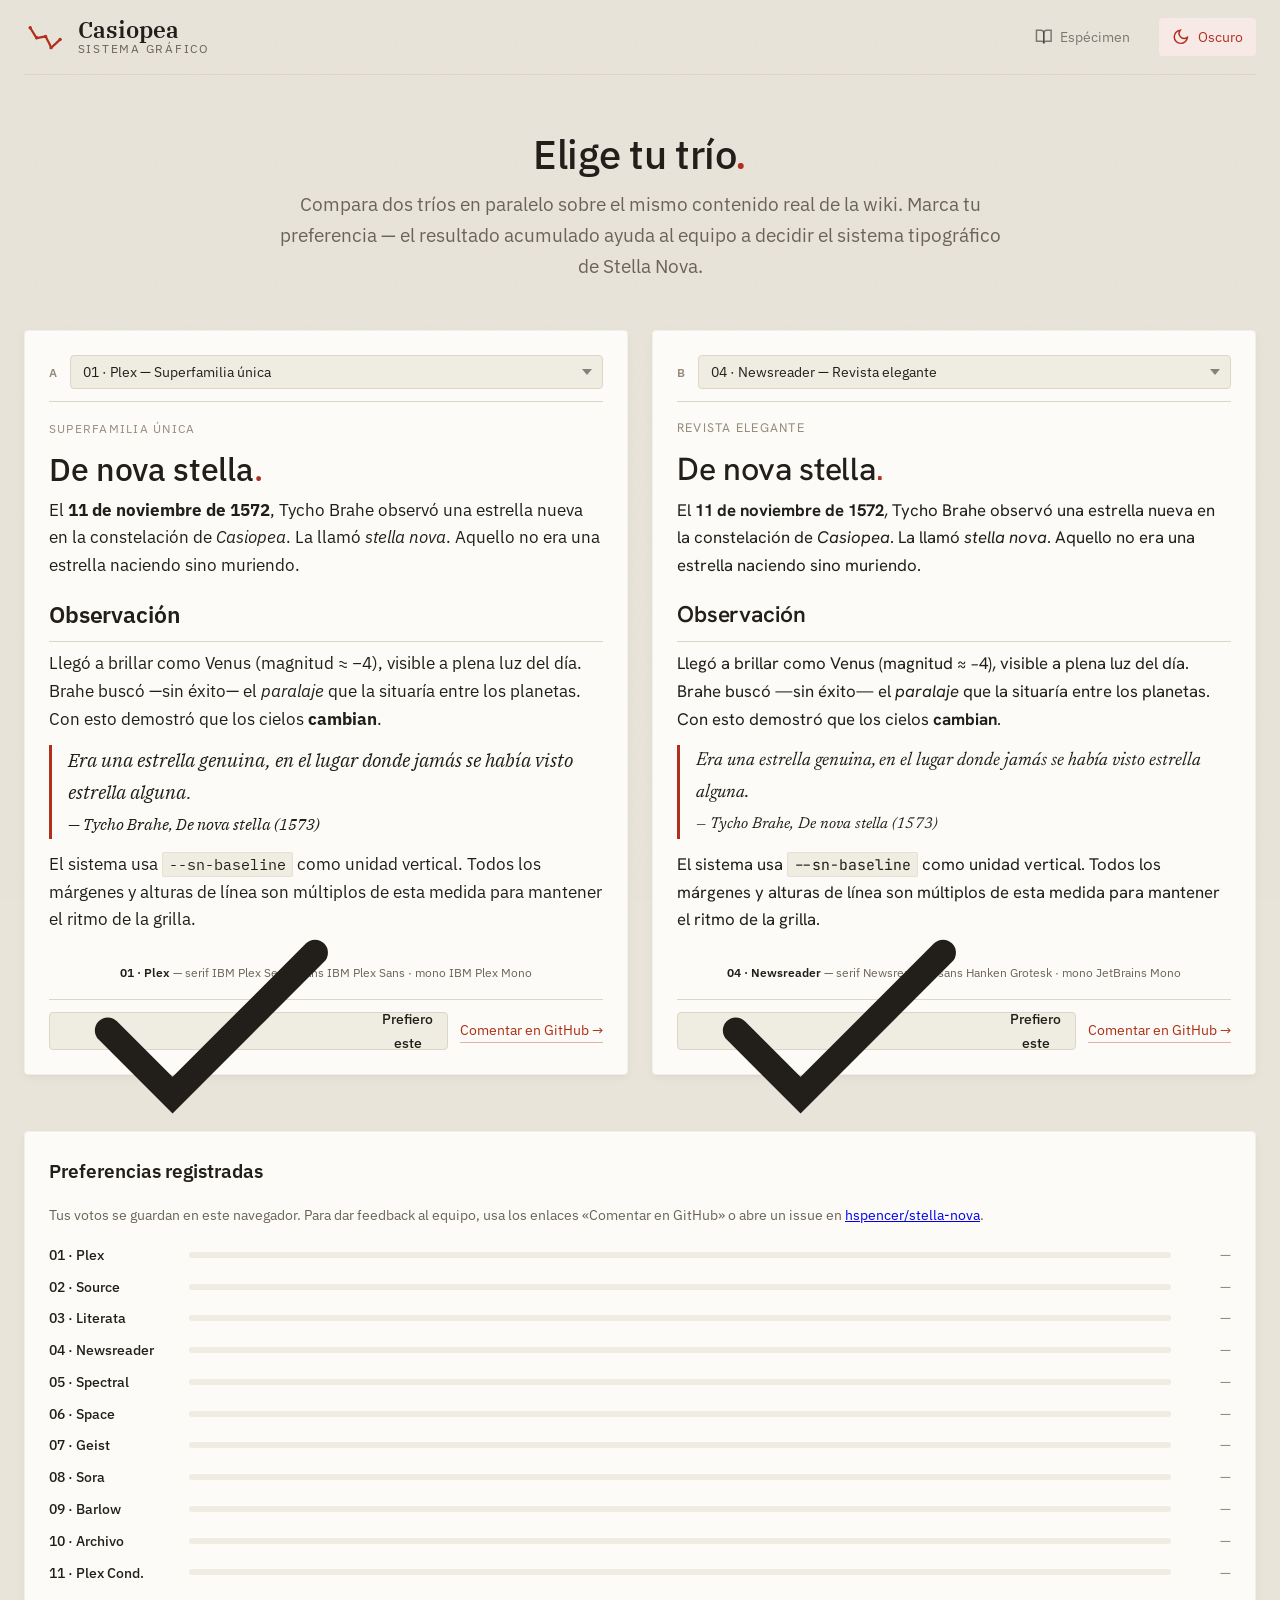
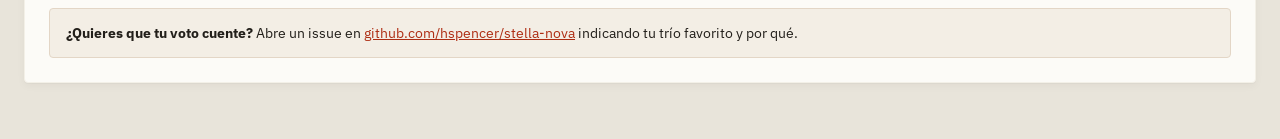
==== feedback.html @ 11965728 "feat: implement Casiopea Sistema Gráfico — tipographic specimen & feedback 11 font trios (OFL, self-" ====
<!DOCTYPE html>
<html lang="es" data-sn-theme="light">
<head>
<meta charset="utf-8" />
<meta name="viewport" content="width=device-width, initial-scale=1" />
<title>Feedback tipográfico · Casiopea Sistema Gráfico</title>

<link rel="preconnect" href="https://fonts.googleapis.com" />
<link rel="preconnect" href="https://fonts.gstatic.com" crossorigin />
<link href="https://fonts.googleapis.com/css2?family=IBM+Plex+Serif:ital,wght@0,400;0,500;0,600;1,400&family=IBM+Plex+Sans:ital,wght@0,300;0,400;0,500;0,600;0,700;1,400&family=IBM+Plex+Mono:ital,wght@0,400;0,500;0,600;1,400&family=Source+Serif+4:ital,wght@0,400;0,600;0,700;1,400&family=Source+Sans+3:ital,wght@0,300;0,400;0,600;0,700;1,400&family=Literata:ital,wght@0,400;0,600;0,700;1,400&family=Libre+Franklin:ital,wght@0,300;0,400;0,500;0,600;0,700;1,400&family=Newsreader:ital,wght@0,400;0,600;0,700;1,400&family=Hanken+Grotesk:wght@300;400;500;600;700&family=JetBrains+Mono:wght@400;500;600&family=Work+Sans:ital,wght@0,300;0,400;0,500;0,600;0,700;1,400&family=Spectral:ital,wght@0,400;0,500;0,600;0,700;1,400&family=Space+Grotesk:wght@400;500;600;700&family=Space+Mono:ital,wght@0,400;0,700;1,400&family=Crimson+Pro:ital,wght@0,400;0,600;0,700;1,400&family=Geist:wght@300;400;500;600;700&family=Geist+Mono:wght@400;500;600&family=Lora:ital,wght@0,400;0,500;0,600;0,700;1,400&family=Sora:wght@300;400;500;600;700&family=Bitter:ital,wght@0,400;0,600;0,700;1,400&family=Barlow:ital,wght@0,400;0,500;0,600;0,700;1,400&family=Archivo:ital,wght@0,400;0,500;0,600;0,700;1,400&family=IBM+Plex+Sans+Condensed:ital,wght@0,400;0,500;0,600;0,700;1,400&display=swap" rel="stylesheet" />

<link rel="stylesheet" href="specimen/tokens.css" />

<style>
*, *::before, *::after { box-sizing: border-box; }

html { font-size: var(--sn-fs-root); }

body {
  margin: 0;
  font-family: var(--sn-font-text);
  font-size: var(--sn-fs-base);
  line-height: var(--sn-leading);
  color: var(--sn-ink);
  background: var(--sn-field);
  -webkit-font-smoothing: antialiased;
  transition: background var(--sn-dur-2) var(--sn-ease), color var(--sn-dur-2) var(--sn-ease);
}

body::before {
  content: "";
  position: fixed; inset: 0;
  pointer-events: none; z-index: 0;
  opacity: var(--sn-field-grain);
  background-image: url("data:image/svg+xml,%3Csvg xmlns='http://www.w3.org/2000/svg' width='120' height='120'%3E%3Cfilter id='n'%3E%3CfeTurbulence type='fractalNoise' baseFrequency='.9' numOctaves='2'/%3E%3C/filter%3E%3Crect width='100%25' height='100%25' filter='url(%23n)'/%3E%3C/svg%3E");
}

.shell { max-width: 82rem; margin-inline: auto; padding-inline: var(--sn-s-5); position: relative; z-index: 1; }

header {
  display: flex; align-items: center; gap: var(--sn-s-4);
  padding-block: var(--sn-s-4);
  border-bottom: var(--sn-hair);
}

.brand { display: flex; align-items: center; gap: var(--sn-s-3); color: var(--sn-ink); text-decoration: none; margin-right: auto; }
.iso { width: 2.6rem; height: 2.6rem; color: var(--sn-nova); flex: none; }
.iso .sn-i-line { fill: none; stroke: currentColor; stroke-width: 8; stroke-linecap: round; stroke-linejoin: round; }
.iso .sn-i-star { fill: currentColor; }
.wordmark { display: flex; flex-direction: column; line-height: 1.05; }
.wordmark b { font-family: var(--sn-font-serif); font-weight: 600; font-size: var(--sn-fs-lg); letter-spacing: .005em; }
.wordmark span { font-size: var(--sn-fs-xs); color: var(--sn-ink-soft); letter-spacing: .14em; text-transform: uppercase; }

.hbtn {
  height: var(--sn-ctl); min-width: var(--sn-ctl);
  display: inline-flex; align-items: center; justify-content: center; gap: var(--sn-s-2);
  padding-inline: var(--sn-s-3);
  background: transparent; border: 1px solid transparent; border-radius: var(--sn-radius);
  color: var(--sn-icon); font: inherit; font-size: var(--sn-fs-sm); cursor: pointer;
  text-decoration: none;
  transition: background var(--sn-dur-1), color var(--sn-dur-1);
}
.hbtn:hover { background: var(--sn-opt-hover-bg); color: var(--sn-icon-active); }
.hbtn svg { width: 1.1rem; height: 1.1rem; }
.hbtn.is-on { color: var(--sn-nova); background: var(--sn-nova-wash); }

.page-title {
  padding-block: var(--sn-s-7) var(--sn-s-5);
  text-align: center;
}
.page-title h1 {
  font-family: var(--sn-font-text); font-weight: 500;
  font-size: var(--sn-fs-page-title); line-height: 1.15;
  margin: 0 0 var(--sn-s-3);
  letter-spacing: -.012em;
}
.page-title h1 .dot { color: var(--sn-nova); }
.page-title p {
  color: var(--sn-ink-soft); font-size: var(--sn-fs-md);
  max-width: 46rem; margin: 0 auto;
}

/* ── Comparador ─────────────────────────────────────────────────── */
.comparator {
  display: grid;
  grid-template-columns: 1fr 1fr;
  gap: var(--sn-s-5);
  padding-block: var(--sn-s-5) var(--sn-s-7);
}
@media (max-width: 50rem) { .comparator { grid-template-columns: 1fr; } }

.panel {
  background: var(--sn-paper);
  border: 1px solid var(--sn-paper-edge);
  border-radius: var(--sn-radius);
  box-shadow: var(--sn-lift-paper);
  padding: var(--sn-s-5);
  display: flex; flex-direction: column; gap: var(--sn-s-4);
}
.panel.is-selected {
  border-color: var(--sn-nova);
  box-shadow: var(--sn-lift-paper), 0 0 0 2px var(--sn-nova);
}

.panel-header {
  display: flex; align-items: center; gap: var(--sn-s-3);
  padding-bottom: var(--sn-s-3);
  border-bottom: var(--sn-hair);
}
.panel-header select {
  appearance: none;
  font: inherit;
  font-size: var(--sn-fs-sm);
  color: var(--sn-ink);
  background: var(--sn-sunk);
  border: 1px solid var(--sn-hairline);
  border-radius: var(--sn-radius);
  padding: var(--sn-s-1) var(--sn-s-5) var(--sn-s-1) var(--sn-s-3);
  cursor: pointer;
  flex: 1;
  background-image: url("data:image/svg+xml,%3Csvg xmlns='http://www.w3.org/2000/svg' width='10' height='6' viewBox='0 0 10 6'%3E%3Cpath fill='rgba(0,0,0,.45)' d='M0 0h10L5 6z'/%3E%3C/svg%3E");
  background-repeat: no-repeat;
  background-position: right 10px center;
}
.panel-header select:focus { outline: none; border-color: var(--sn-focus-border); box-shadow: var(--sn-focus-ring); }
.panel-num { font-size: var(--sn-fs-xs); color: var(--sn-ink-faint); font-weight: 600; letter-spacing: .1em; white-space: nowrap; }

/* El artículo de muestra dentro del panel */
.sample { font-family: var(--sn-font-text, 'IBM Plex Sans', system-ui, sans-serif); }
.sample h1 {
  font-size: var(--sn-fs-display); line-height: 1.2;
  margin: 0 0 var(--sn-s-2); font-weight: 500; letter-spacing: -.01em;
}
.sample h1 .dot { color: var(--sn-nova); }
.sample h2 {
  font-size: var(--sn-fs-lg); font-weight: 600;
  margin: var(--sn-s-4) 0 var(--sn-s-2); letter-spacing: -.006em;
  padding-bottom: var(--sn-s-2);
  border-bottom: var(--sn-hair);
}
.sample p { margin: 0 0 var(--sn-s-3); font-size: var(--sn-fs-base); line-height: var(--sn-leading); }
.sample blockquote {
  font-family: var(--sn-font-serif, Georgia, serif); font-style: italic;
  font-size: var(--sn-fs-md); line-height: var(--sn-leading);
  margin: var(--sn-s-3) 0; padding-left: var(--sn-s-4);
  border-left: 3px solid var(--sn-nova); color: var(--sn-ink);
}
.sample code {
  font-family: var(--sn-font-mono, monospace); font-size: .88em;
  background: var(--sn-sunk); padding: .12em .4em;
  border-radius: var(--sn-radius-s); border: 1px solid var(--sn-hairline-soft);
}
.sample .meta {
  font-size: var(--sn-fs-xs); color: var(--sn-ink-faint);
  text-transform: uppercase; letter-spacing: .1em;
  margin-bottom: var(--sn-s-3);
}

.trio-label {
  font-size: var(--sn-fs-xs); color: var(--sn-ink-soft);
  text-align: center;
}
.trio-label strong { color: var(--sn-ink); font-weight: 600; }

/* ── Botón de preferencia ────────────────────────────────────────── */
.vote-row {
  display: flex; gap: var(--sn-s-3); align-items: center;
  padding-top: var(--sn-s-3);
  border-top: var(--sn-hair);
}
.vote-btn {
  flex: 1; height: var(--sn-ctl);
  display: inline-flex; align-items: center; justify-content: center; gap: var(--sn-s-2);
  font: inherit; font-size: var(--sn-fs-sm); font-weight: 500; cursor: pointer;
  border-radius: var(--sn-radius);
  border: 1px solid var(--sn-btn-border);
  background: var(--sn-btn-bg); color: var(--sn-btn-fg);
  transition: background var(--sn-dur-1), border-color var(--sn-dur-1);
}
.vote-btn:hover { background: var(--sn-btn-bg-hover); border-color: var(--sn-btn-border-hover); }
.vote-btn.is-voted {
  background: var(--sn-nova); color: var(--sn-nova-ink);
  border-color: var(--sn-nova);
}
.issue-link {
  font-size: var(--sn-fs-sm); color: var(--sn-link); text-decoration: none;
  border-bottom: 1px solid color-mix(in oklab, var(--sn-link) 35%, transparent);
  white-space: nowrap;
}
.issue-link:hover { color: var(--sn-link-hover); border-bottom-color: var(--sn-link-hover); }

/* ── Resumen de preferencias ─────────────────────────────────────── */
.summary {
  background: var(--sn-paper);
  border: 1px solid var(--sn-paper-edge);
  border-radius: var(--sn-radius);
  box-shadow: var(--sn-lift-paper);
  padding: var(--sn-s-5);
  margin-block: 0 var(--sn-s-7);
}
.summary h2 {
  font-size: var(--sn-fs-md); font-weight: 600;
  margin: 0 0 var(--sn-s-4);
}
.pref-list { display: flex; flex-direction: column; gap: var(--sn-s-2); }
.pref-item {
  display: flex; align-items: center; gap: var(--sn-s-3);
  font-size: var(--sn-fs-sm);
}
.pref-bar-wrap { flex: 1; height: 6px; background: var(--sn-sunk); border-radius: 999px; overflow: hidden; }
.pref-bar { height: 100%; background: var(--sn-nova); border-radius: 999px; transition: width .3s var(--sn-ease); }
.pref-name { min-width: 8rem; font-weight: 500; }
.pref-count { color: var(--sn-ink-faint); min-width: 3rem; text-align: right; font-variant-numeric: tabular-nums; }

.notice-ghissues {
  margin-top: var(--sn-s-5);
  padding: var(--sn-s-3) var(--sn-s-4);
  background: var(--sn-info-wash);
  border: 1px solid color-mix(in oklab, var(--sn-warn) 22%, var(--sn-paper));
  border-radius: var(--sn-radius);
  font-size: var(--sn-fs-sm); line-height: var(--sn-leading);
}
.notice-ghissues a { color: var(--sn-link); }
</style>
</head>
<body>
<div class="shell">
  <header>
    <a class="brand" href="index.html">
      <svg class="iso" viewBox="0 0 148 148" aria-hidden="true">
        <g transform="matrix(0.892,0,0,0.892,7.41,23.33)">
          <g transform="matrix(1.1172,0,0,1.1172,-8.92,-3.72)">
            <path class="sn-i-line" d="M 22.676 21.837 L 45.501 59.142 L 77.973 52.747 C 77.973 52.747 98.206 93.357 97.975 93.357 C 97.744 93.357 130.013 63.639 130.013 63.639"></path>
            <circle class="sn-i-star" cx="22.613" cy="21.911" r="6"></circle>
            <circle class="sn-i-star" cx="45.826" cy="57.671" r="6"></circle>
            <circle class="sn-i-star" cx="77.438" cy="52.751" r="6"></circle>
            <circle class="sn-i-star" cx="97.134" cy="92.888" r="6"></circle>
            <circle class="sn-i-star" cx="129.396" cy="63.714" r="6"></circle>
          </g>
        </g>
      </svg>
      <span class="wordmark">
        <b>Casiopea</b>
        <span>Sistema Gráfico</span>
      </span>
    </a>
    <a class="hbtn" href="specimen/Tipografías Stella Nova.html" title="Ver el espécimen completo">
      <svg viewBox="0 0 24 24" fill="none" stroke="currentColor" stroke-width="2" stroke-linecap="round"><path d="M2 3h6a4 4 0 0 1 4 4v14a3 3 0 0 0-3-3H2z"/><path d="M22 3h-6a4 4 0 0 0-4 4v14a3 3 0 0 1 3-3h7z"/></svg>
      Espécimen
    </a>
    <button class="hbtn is-on" id="btn-dark" type="button" title="Alternar tema" onclick="toggleDark()">
      <svg id="icon-moon" viewBox="0 0 24 24" fill="none" stroke="currentColor" stroke-width="2" stroke-linecap="round"><path d="M21 12.8A9 9 0 1 1 11.2 3a7 7 0 0 0 9.8 9.8z"/></svg>
      <svg id="icon-sun" style="display:none" viewBox="0 0 24 24" fill="none" stroke="currentColor" stroke-width="2" stroke-linecap="round"><circle cx="12" cy="12" r="4"/><path d="M12 2v2M12 20v2M2 12h2M20 12h2M4.9 4.9l1.4 1.4M17.7 17.7l1.4 1.4M19.1 4.9l-1.4 1.4M6.3 17.7l-1.4 1.4"/></svg>
      <span id="label-dark">Oscuro</span>
    </button>
  </header>

  <div class="page-title">
    <h1>Elige tu trío<span class="dot">.</span></h1>
    <p>Compara dos tríos en paralelo sobre el mismo contenido real de la wiki. Marca tu preferencia — el resultado acumulado ayuda al equipo a decidir el sistema tipográfico de Stella Nova.</p>
  </div>

  <div class="comparator">
    <!-- Panel A -->
    <div class="panel" id="panel-a">
      <div class="panel-header">
        <span class="panel-num">A</span>
        <select id="sel-a" onchange="applyTrio('a')">
        </select>
      </div>
      <div class="sample" id="sample-a">
        <!-- inyectado por JS -->
      </div>
      <div class="trio-label" id="label-a"></div>
      <div class="vote-row">
        <button class="vote-btn" id="vote-a" onclick="vote('a')">
          <svg viewBox="0 0 24 24" fill="none" stroke="currentColor" stroke-width="2" stroke-linecap="round"><polyline points="20 6 9 17 4 12"/></svg>
          Prefiero este
        </button>
        <a class="issue-link" id="issue-a" href="#" target="_blank" rel="noopener">Comentar en GitHub →</a>
      </div>
    </div>

    <!-- Panel B -->
    <div class="panel" id="panel-b">
      <div class="panel-header">
        <span class="panel-num">B</span>
        <select id="sel-b" onchange="applyTrio('b')">
        </select>
      </div>
      <div class="sample" id="sample-b">
        <!-- inyectado por JS -->
      </div>
      <div class="trio-label" id="label-b"></div>
      <div class="vote-row">
        <button class="vote-btn" id="vote-b" onclick="vote('b')">
          <svg viewBox="0 0 24 24" fill="none" stroke="currentColor" stroke-width="2" stroke-linecap="round"><polyline points="20 6 9 17 4 12"/></svg>
          Prefiero este
        </button>
        <a class="issue-link" id="issue-b" href="#" target="_blank" rel="noopener">Comentar en GitHub →</a>
      </div>
    </div>
  </div>

  <!-- Resumen local (localStorage) -->
  <div class="summary">
    <h2>Preferencias registradas</h2>
    <p style="font-size:var(--sn-fs-sm);color:var(--sn-ink-soft);margin:0 0 var(--sn-s-4)">
      Tus votos se guardan en este navegador. Para dar feedback al equipo, usa los enlaces «Comentar en GitHub» o abre un issue en
      <a href="https://github.com/hspencer/stella-nova/issues" target="_blank" rel="noopener">hspencer/stella-nova</a>.
    </p>
    <div class="pref-list" id="pref-list">
      <!-- generado por JS -->
    </div>
    <div class="notice-ghissues">
      <strong>¿Quieres que tu voto cuente?</strong> Abre un issue en
      <a href="https://github.com/hspencer/stella-nova/issues/new?title=Preferencia+tipogr%C3%A1fica&body=Mi+tr%C3%ADo+preferido+es%3A+%0A%0ARaz%C3%B3n%3A+" target="_blank" rel="noopener">github.com/hspencer/stella-nova</a>
      indicando tu trío favorito y por qué.
    </div>
  </div>
</div>

<script>
const TRIOS = [
  { id:"plex",      n:"01", name:"Plex",       tag:"Superfamilia única",
    serif:"'IBM Plex Serif',Georgia,serif", sans:"'IBM Plex Sans',system-ui,sans-serif", mono:"'IBM Plex Mono',monospace",
    serifName:"IBM Plex Serif", sansName:"IBM Plex Sans", monoName:"IBM Plex Mono" },
  { id:"source",    n:"02", name:"Source",      tag:"Humanista sereno",
    serif:"'Source Serif 4',Georgia,serif", sans:"'Source Sans 3',system-ui,sans-serif", mono:"'IBM Plex Mono',monospace",
    serifName:"Source Serif 4", sansName:"Source Sans 3", monoName:"IBM Plex Mono" },
  { id:"literata",  n:"03", name:"Literata",    tag:"Editorial-literario",
    serif:"'Literata',Georgia,serif", sans:"'Libre Franklin',system-ui,sans-serif", mono:"'IBM Plex Mono',monospace",
    serifName:"Literata", sansName:"Libre Franklin", monoName:"IBM Plex Mono" },
  { id:"newsreader",n:"04", name:"Newsreader",  tag:"Revista elegante",
    serif:"'Newsreader',Georgia,serif", sans:"'Hanken Grotesk',system-ui,sans-serif", mono:"'JetBrains Mono',monospace",
    serifName:"Newsreader", sansName:"Hanken Grotesk", monoName:"JetBrains Mono" },
  { id:"spectral",  n:"05", name:"Spectral",    tag:"Pantalla contemporánea",
    serif:"'Spectral',Georgia,serif", sans:"'Work Sans',system-ui,sans-serif", mono:"'IBM Plex Mono',monospace",
    serifName:"Spectral", sansName:"Work Sans", monoName:"IBM Plex Mono" },
  { id:"space",     n:"06", name:"Space",       tag:"Retro-técnico preciso",
    serif:"'Crimson Pro',Georgia,serif", sans:"'Space Grotesk',system-ui,sans-serif", mono:"'Space Mono',monospace",
    serifName:"Crimson Pro", sansName:"Space Grotesk", monoName:"Space Mono" },
  { id:"geist",     n:"07", name:"Geist",       tag:"Minimalista neutro",
    serif:"'Lora',Georgia,serif", sans:"'Geist',system-ui,sans-serif", mono:"'Geist Mono',monospace",
    serifName:"Lora", sansName:"Geist", monoName:"Geist Mono" },
  { id:"sora",      n:"08", name:"Sora",        tag:"Geométrico cálido",
    serif:"'Bitter',Georgia,serif", sans:"'Sora',system-ui,sans-serif", mono:"'JetBrains Mono',monospace",
    serifName:"Bitter", sansName:"Sora", monoName:"JetBrains Mono" },
  { id:"barlow",    n:"09", name:"Barlow",      tag:"Semi-condensada económica",
    serif:"'Source Serif 4',Georgia,serif", sans:"'Barlow',system-ui,sans-serif", mono:"'IBM Plex Mono',monospace",
    serifName:"Source Serif 4", sansName:"Barlow", monoName:"IBM Plex Mono" },
  { id:"archivo",   n:"10", name:"Archivo",     tag:"Grotesca de prensa",
    serif:"'Newsreader',Georgia,serif", sans:"'Archivo',system-ui,sans-serif", mono:"'JetBrains Mono',monospace",
    serifName:"Newsreader", sansName:"Archivo", monoName:"JetBrains Mono" },
  { id:"plexcond",  n:"11", name:"Plex Cond.",  tag:"Superfamilia condensada",
    serif:"'IBM Plex Serif',Georgia,serif", sans:"'IBM Plex Sans Condensed',system-ui,sans-serif", mono:"'IBM Plex Mono',monospace",
    serifName:"IBM Plex Serif", sansName:"IBM Plex Sans Condensed", monoName:"IBM Plex Mono" }
];

const GITHUB_ISSUE_BASE = "https://github.com/hspencer/stella-nova/issues/new?title=Preferencia+tipogr%C3%A1fica%3A+";

const SAMPLE_HTML = (t) => `
<p class="meta">${t.tag}</p>
<h1>De nova stella<span class="dot">.</span></h1>
<p>El <strong>11 de noviembre de 1572</strong>, Tycho Brahe observó una estrella nueva en la constelación de <em>Casiopea</em>. La llamó <em>stella nova</em>. Aquello no era una estrella naciendo sino muriendo.</p>
<h2>Observación</h2>
<p>Llegó a brillar como Venus (magnitud ≈ −4), visible a plena luz del día. Brahe buscó —sin éxito— el <em>paralaje</em> que la situaría entre los planetas. Con esto demostró que los cielos <strong>cambian</strong>.</p>
<blockquote>Era una estrella genuina, en el lugar donde jamás se había visto estrella alguna.<br><small>— Tycho Brahe, <em>De nova stella</em> (1573)</small></blockquote>
<p>El sistema usa <code>--sn-baseline</code> como unidad vertical. Todos los márgenes y alturas de línea son múltiplos de esta medida para mantener el ritmo de la grilla.</p>
`;

const ISSUE_LABEL = (t) => `${encodeURIComponent(t.n + ' ' + t.name)}&body=${encodeURIComponent('Mi trío preferido es el ' + t.n + ' · ' + t.name + ' (' + t.tag + ').\n\nRazón: ')}`;

// Estado
let state = {
  a: "plex",
  b: "newsreader",
  voted: null,
  counts: {}
};

// Persistencia
function loadState() {
  try {
    const s = JSON.parse(localStorage.getItem("casiopea-feedback") || "{}");
    if (s.a) state.a = s.a;
    if (s.b) state.b = s.b;
    if (s.voted) state.voted = s.voted;
    if (s.counts) state.counts = s.counts;
  } catch(e) {}
}
function saveState() {
  localStorage.setItem("casiopea-feedback", JSON.stringify(state));
}

function buildSelects() {
  ["a","b"].forEach(panel => {
    const sel = document.getElementById("sel-" + panel);
    TRIOS.forEach(t => {
      const o = document.createElement("option");
      o.value = t.id;
      o.textContent = t.n + " · " + t.name + " — " + t.tag;
      sel.appendChild(o);
    });
    sel.value = state[panel];
  });
}

function applyTrio(panel) {
  const id = document.getElementById("sel-" + panel).value;
  state[panel] = id;
  saveState();
  renderPanel(panel);
  renderVotes();
}

function renderPanel(panel) {
  const id = state[panel];
  const t = TRIOS.find(x => x.id === id);
  if (!t) return;

  const sampleEl = document.getElementById("sample-" + panel);
  sampleEl.innerHTML = SAMPLE_HTML(t);
  sampleEl.style.setProperty("--sn-font-text", t.sans);
  sampleEl.style.setProperty("--sn-font-serif", t.serif);
  sampleEl.style.setProperty("--sn-font-mono", t.mono);

  document.getElementById("label-" + panel).innerHTML =
    `<strong>${t.n} · ${t.name}</strong> — serif ${t.serifName} · sans ${t.sansName} · mono ${t.monoName}`;

  const issueEl = document.getElementById("issue-" + panel);
  issueEl.href = GITHUB_ISSUE_BASE + ISSUE_LABEL(t);
  issueEl.textContent = "Comentar en GitHub →";

  const voteBtn = document.getElementById("vote-" + panel);
  const isVoted = state.voted === id;
  voteBtn.classList.toggle("is-voted", isVoted);
  voteBtn.innerHTML = isVoted
    ? '<svg viewBox="0 0 24 24" fill="none" stroke="currentColor" stroke-width="2" stroke-linecap="round"><polyline points="20 6 9 17 4 12"/></svg> Elegido'
    : '<svg viewBox="0 0 24 24" fill="none" stroke="currentColor" stroke-width="2" stroke-linecap="round"><polyline points="20 6 9 17 4 12"/></svg> Prefiero este';

  document.getElementById("panel-" + panel).classList.toggle("is-selected", isVoted);
}

function vote(panel) {
  const id = state[panel];
  const prev = state.voted;

  if (prev === id) {
    // deselect
    state.voted = null;
  } else {
    if (prev) {
      state.counts[prev] = Math.max(0, (state.counts[prev] || 0) - 1);
    }
    state.voted = id;
    state.counts[id] = (state.counts[id] || 0) + 1;
  }
  saveState();
  renderPanel("a");
  renderPanel("b");
  renderPrefList();
}

function renderVotes() {
  renderPanel("a");
  renderPanel("b");
}

function renderPrefList() {
  const list = document.getElementById("pref-list");
  const max = Math.max(1, ...TRIOS.map(t => state.counts[t.id] || 0));
  list.innerHTML = TRIOS.map(t => {
    const count = state.counts[t.id] || 0;
    const pct = Math.round((count / max) * 100);
    const isVoted = state.voted === t.id;
    return `<div class="pref-item">
      <span class="pref-name"${isVoted ? ' style="color:var(--sn-nova)"' : ''}>${t.n} · ${t.name}</span>
      <div class="pref-bar-wrap"><div class="pref-bar" style="width:${pct}%"></div></div>
      <span class="pref-count">${count ? count + (count === 1 ? ' voto' : ' votos') : '—'}</span>
    </div>`;
  }).join('');
}

function toggleDark() {
  const isDark = document.documentElement.getAttribute("data-sn-theme") === "dark";
  document.documentElement.setAttribute("data-sn-theme", isDark ? "light" : "dark");
  document.getElementById("icon-moon").style.display = isDark ? "" : "none";
  document.getElementById("icon-sun").style.display = isDark ? "none" : "";
  document.getElementById("label-dark").textContent = isDark ? "Oscuro" : "Claro";
  document.getElementById("btn-dark").classList.toggle("is-on", !isDark);
}

// Init
loadState();
buildSelects();
renderPanel("a");
renderPanel("b");
renderPrefList();
</script>
</body>
</html>
---- specimen/tokens.css ----
/* Stella Nova — tokens REALES del skin (color, escala, baseline, espacio,
 * sombra, movimiento) extraídos de resources/tokens.css, MÁS una capa que
 * permite conmutar el trío tipográfico vía [data-trio] en <html>.
 * Las familias se redefinen por trío; TODO lo demás (color, ritmo, grilla)
 * queda intacto respecto al sistema en producción. */

:root {
	/* — Campo y papel — */
	--sn-field:        #e8e4da;
	--sn-field-grain:  0.035;
	--sn-paper:        #fcfbf7;
	--sn-paper-edge:   #f3f0e7;
	--sn-sunk:         #efece2;

	/* — Tinta — */
	--sn-ink:          #221f1a;
	--sn-ink-soft:     #6b6357;
	--sn-ink-faint:    #968c7c;
	--sn-hairline:     #ddd6c7;
	--sn-hairline-soft:#e7e1d3;

	/* — La nova — */
	--sn-nova:         #b22f1e;
	--sn-nova-ink:     #ffffff;
	--sn-nova-wash:    #f7e9e6;

	/* — Enlaces — */
	--sn-link:         #ae2d13;
	--sn-link-hover:   #962c08;
	--sn-link-visited: #612403;
	--sn-link-new:     rgba(34, 31, 26, .42);

	--sn-icon:         color-mix(in oklab, var(--sn-ink) 55%, transparent);
	--sn-icon-active:  var(--sn-ink);

	/* — Señales — */
	--sn-ok:           #2f6f43;
	--sn-warn:         #8a5a12;
	--sn-danger:       #b21e3e;
	--sn-ok-wash:     color-mix(in oklab, var(--sn-ok)     14%, var(--sn-paper));
	--sn-warn-wash:   color-mix(in oklab, var(--sn-warn)   14%, var(--sn-paper));
	--sn-danger-wash: color-mix(in oklab, var(--sn-danger) 12%, var(--sn-paper));
	--sn-info-wash:   color-mix(in oklab, var(--sn-warn)    8%, var(--sn-paper));

	/* — Controles — */
	--sn-btn-bg:            var(--sn-sunk);
	--sn-btn-bg-hover:      var(--sn-paper);
	--sn-btn-fg:            var(--sn-ink);
	--sn-btn-border:        var(--sn-hairline);
	--sn-btn-border-hover:  var(--sn-ink-faint);
	--sn-btn-primary-bg:        var(--sn-ink);
	--sn-btn-primary-bg-hover:  color-mix(in oklab, var(--sn-ink) 86%, var(--sn-paper));
	--sn-btn-primary-fg:        var(--sn-paper);
	--sn-btn-danger-bg:     var(--sn-danger);
	--sn-btn-danger-fg:     var(--sn-nova-ink);
	--sn-field-bg:          var(--sn-paper);
	--sn-field-fg:          var(--sn-ink);
	--sn-field-border:      var(--sn-hairline);
	--sn-field-placeholder: var(--sn-ink-faint);
	--sn-opt-hover-bg:      var(--sn-sunk);
	--sn-opt-sel-bg:        var(--sn-nova-wash);
	--sn-focus-border:      var(--sn-nova);
	--sn-focus-ring:        0 0 0 2px var(--sn-nova-wash);

	--sn-ext-icon: url("data:image/svg+xml,%3Csvg xmlns='http://www.w3.org/2000/svg' viewBox='0 0 24 24' fill='none' stroke='%23000' stroke-width='2.4' stroke-linecap='round' stroke-linejoin='round'%3E%3Cpath d='M18 13v6a2 2 0 0 1-2 2H5a2 2 0 0 1-2-2V8a2 2 0 0 1 2-2h6'/%3E%3Cpolyline points='15 3 21 3 21 9'/%3E%3Cline x1='10' y1='14' x2='21' y2='3'/%3E%3C/svg%3E");

	/* ───────────────────────────────────────────────────────────────
	 * TIPOGRAFÍA — la única capa que cambia entre tríos.
	 * Por defecto (sin [data-trio]) usa el TRÍO 1 «Plex».
	 * Cada trío redefine --sn-font-text / -serif / -mono más un
	 * --sn-xadj (font-size-adjust opcional para igualar la altura-x).
	 * ─────────────────────────────────────────────────────────────── */
	--sn-font-text:  'IBM Plex Sans', system-ui, sans-serif;
	--sn-font-serif: 'IBM Plex Serif', Georgia, serif;
	--sn-font-mono:  'IBM Plex Mono', ui-monospace, monospace;
	--sn-xadj: 0.519;            /* altura-x objetivo común */

	--sn-font-scale: 1;
	--sn-leading: 1.65;

	--sn-fs-root:  calc(1rem * var(--sn-font-scale));
	--sn-fs-xs:    clamp(.72rem, .70rem + .10vw, .78rem);
	--sn-fs-sm:    clamp(.82rem, .79rem + .14vw, .90rem);
	--sn-fs-base:  calc(clamp(1rem, .97rem + .16vw, 1.05rem) * var(--sn-font-scale));
	--sn-fs-md:    calc(clamp(1.05rem, 1.01rem + .22vw, 1.18rem) * var(--sn-font-scale));
	--sn-fs-lg:    calc(clamp(1.2rem, 1.12rem + .40vw, 1.42rem) * var(--sn-font-scale));
	--sn-fs-xl:    calc(clamp(1.35rem, 1.22rem + .55vw, 1.62rem) * var(--sn-font-scale));
	--sn-fs-display: calc(clamp(1.5rem, 1.32rem + .85vw, 2rem) * var(--sn-font-scale));
	--sn-fs-page-title: calc(clamp(1.85rem, 1.55rem + 1.3vw, 2.5rem) * var(--sn-font-scale));

	/* — Baseline grid — */
	--sn-baseline:    calc(var(--sn-fs-base) * var(--sn-leading));
	--sn-baseline-2:  calc(var(--sn-baseline) * 2);
	--sn-baseline-3:  calc(var(--sn-baseline) * 3);

	/* — Ritmo espacial — */
	--sn-s-1: .25rem;  --sn-s-2: .5rem;   --sn-s-3: .75rem;
	--sn-s-4: 1rem;    --sn-s-5: 1.5rem;  --sn-s-6: 2.25rem;
	--sn-s-7: 3.5rem;  --sn-s-8: 5.25rem;

	--sn-measure: 58rem;
	--sn-shell: 82rem;
	--sn-ctl: 2.4rem;

	--sn-radius-s: 2px;
	--sn-radius:   4px;
	--sn-radius-l: 8px;
	--sn-radius-paper: 3px;
	--sn-radius-pill: 999px;
	--sn-hair: 1px solid var(--sn-hairline);

	--sn-lift-paper:
		0 1px 1px rgba(40, 33, 20, .03),
		0 3px 8px rgba(40, 33, 20, .04);
	--sn-lift:
		0 1px 2px rgba(40, 33, 20, .05),
		0 8px 24px rgba(40, 33, 20, .08);
	--sn-lift-soft: 0 2px 8px rgba(40, 33, 20, .05);

	--sn-motion: 1;
	--sn-dur-1: calc(120ms * var(--sn-motion));
	--sn-dur-2: calc(220ms * var(--sn-motion));
	--sn-ease: cubic-bezier(.22, 1, .36, 1);

	color-scheme: light;
}

/* ── Los 11 tríos ─────────────────────────────────────────────────── */

/* 1 · Plex — superfamilia única (default arriba, repetido por claridad) */
:root[data-trio="plex"] {
	--sn-font-text:  'IBM Plex Sans', system-ui, sans-serif;
	--sn-font-serif: 'IBM Plex Serif', Georgia, serif;
	--sn-font-mono:  'IBM Plex Mono', ui-monospace, monospace;
	--sn-xadj: 0.519;
}
/* 2 · Source — humanista sereno */
:root[data-trio="source"] {
	--sn-font-text:  'Source Sans 3', system-ui, sans-serif;
	--sn-font-serif: 'Source Serif 4', Georgia, serif;
	--sn-font-mono:  'IBM Plex Mono', ui-monospace, monospace;
	--sn-xadj: 0.514;
}
/* 3 · Literata — editorial-literario */
:root[data-trio="literata"] {
	--sn-font-text:  'Libre Franklin', system-ui, sans-serif;
	--sn-font-serif: 'Literata', Georgia, serif;
	--sn-font-mono:  'IBM Plex Mono', ui-monospace, monospace;
	--sn-xadj: 0.514;
}
/* 4 · Newsreader — revista elegante */
:root[data-trio="newsreader"] {
	--sn-font-text:  'Hanken Grotesk', system-ui, sans-serif;
	--sn-font-serif: 'Newsreader', Georgia, serif;
	--sn-font-mono:  'JetBrains Mono', ui-monospace, monospace;
	--sn-xadj: 0.506;
}
/* 5 · Spectral — pantalla contemporánea */
:root[data-trio="spectral"] {
	--sn-font-text:  'Work Sans', system-ui, sans-serif;
	--sn-font-serif: 'Spectral', Georgia, serif;
	--sn-font-mono:  'IBM Plex Mono', ui-monospace, monospace;
	--sn-xadj: 0.500;
}
/* 6 · Space — precisión geométrica retro-técnica */
:root[data-trio="space"] {
	--sn-font-text:  'Space Grotesk', system-ui, sans-serif;
	--sn-font-serif: 'Crimson Pro', Georgia, serif;
	--sn-font-mono:  'Space Mono', ui-monospace, monospace;
	--sn-xadj: 0.531;
}
/* 7 · Geist — geométrica minimalista (sans+mono de un origen) */
:root[data-trio="geist"] {
	--sn-font-text:  'Geist', system-ui, sans-serif;
	--sn-font-serif: 'Lora', Georgia, serif;
	--sn-font-mono:  'Geist Mono', ui-monospace, monospace;
	--sn-xadj: 0.521;
}
/* 8 · Sora — geométrica cálida + slab */
:root[data-trio="sora"] {
	--sn-font-text:  'Sora', system-ui, sans-serif;
	--sn-font-serif: 'Bitter', Georgia, serif;
	--sn-font-mono:  'JetBrains Mono', ui-monospace, monospace;
	--sn-xadj: 0.520;
}
/* 9 · Barlow — semi-condensada económica */
:root[data-trio="barlow"] {
	--sn-font-text:  'Barlow', system-ui, sans-serif;
	--sn-font-serif: 'Source Serif 4', Georgia, serif;
	--sn-font-mono:  'IBM Plex Mono', ui-monospace, monospace;
	--sn-xadj: 0.520;
}
/* 10 · Archivo — grotesca de prensa, alta economía */
:root[data-trio="archivo"] {
	--sn-font-text:  'Archivo', system-ui, sans-serif;
	--sn-font-serif: 'Newsreader', Georgia, serif;
	--sn-font-mono:  'JetBrains Mono', ui-monospace, monospace;
	--sn-xadj: 0.527;
}
/* 11 · Plex Cond. — superfamilia condensada */
:root[data-trio="plexcond"] {
	--sn-font-text:  'IBM Plex Sans Condensed', system-ui, sans-serif;
	--sn-font-serif: 'IBM Plex Serif', Georgia, serif;
	--sn-font-mono:  'IBM Plex Mono', ui-monospace, monospace;
	--sn-xadj: 0.519;
}

/* Mono independiente (override opcional desde Tweaks) */
:root[data-mono="plex"]      { --sn-font-mono: 'IBM Plex Mono', ui-monospace, monospace; }
:root[data-mono="jetbrains"] { --sn-font-mono: 'JetBrains Mono', ui-monospace, monospace; }
:root[data-mono="spline"]    { --sn-font-mono: 'Spline Sans Mono', ui-monospace, monospace; }
:root[data-mono="space"]     { --sn-font-mono: 'Space Mono', ui-monospace, monospace; }
:root[data-mono="geist"]     { --sn-font-mono: 'Geist Mono', ui-monospace, monospace; }

/* Normalización de altura-x: igualar el tamaño percibido entre tríos
 * para que la medida y la grilla se sientan idénticas. Conmutable. */
:root[data-xadjust="on"] body { font-size-adjust: var(--sn-xadj); }

/* ── Alternancia de voz serif/sans ───────────────────────────────────
 * El sistema es "todo sans" por defecto. Estos overrides permiten dar la
 * voz serif a los títulos (h1–h4) o al cuerpo (p, li), de forma
 * independiente — sin tocar el ritmo ni la grilla. */
:root[data-titles="serif"] #firstHeading,
:root[data-titles="serif"] .sn-content h2,
:root[data-titles="serif"] .sn-content h3,
:root[data-titles="serif"] .sn-content h4 {
	font-family: var(--sn-font-serif);
	letter-spacing: 0;
}
:root[data-titles="serif"] #firstHeading { font-weight: 600; }

:root[data-body="serif"] .sn-content > p,
:root[data-body="serif"] .sn-content > ul li,
:root[data-body="serif"] .sn-content > ol li,
:root[data-body="serif"] .sn-tagline {
	font-family: var(--sn-font-serif);
}

/* ── Tema oscuro ─────────────────────────────────────────────────── */
:root[data-sn-theme="dark"] {
	--sn-field:#141209; --sn-field-grain:.05; --sn-paper:#1e1c15;
	--sn-paper-edge:#262318; --sn-sunk:#181610;
	--sn-ink:#ece7da; --sn-ink-soft:#a39a86; --sn-ink-faint:#756d5d;
	--sn-hairline:#353123; --sn-hairline-soft:#2a2719;
	--sn-nova:#ff6b7e; --sn-nova-ink:#1a0b0d; --sn-nova-wash:#2b1c1d;
	--sn-link:#8fb4e8; --sn-link-hover:#b3cef2; --sn-link-visited:#c2a6e0;
	--sn-link-new:#c8a89a;
	--sn-ok:#6cc18a; --sn-warn:#d9a14b; --sn-danger:#ff6b7e;
	--sn-lift:0 1px 2px rgba(0,0,0,.35),0 8px 22px rgba(0,0,0,.45),0 24px 60px rgba(0,0,0,.4);
	--sn-lift-soft:0 2px 12px rgba(0,0,0,.4);
	--sn-lift-paper:0 1px 1px rgba(0,0,0,.25),0 3px 10px rgba(0,0,0,.35);
	color-scheme: dark;
}

/* ── Tamaño de fuente (preferencia FontSize del spec) ── */
:root[data-sn-font="small"]  { --sn-font-scale: .92; }
:root[data-sn-font="medium"] { --sn-font-scale: 1; }
:root[data-sn-font="large"]  { --sn-font-scale: 1.14; }
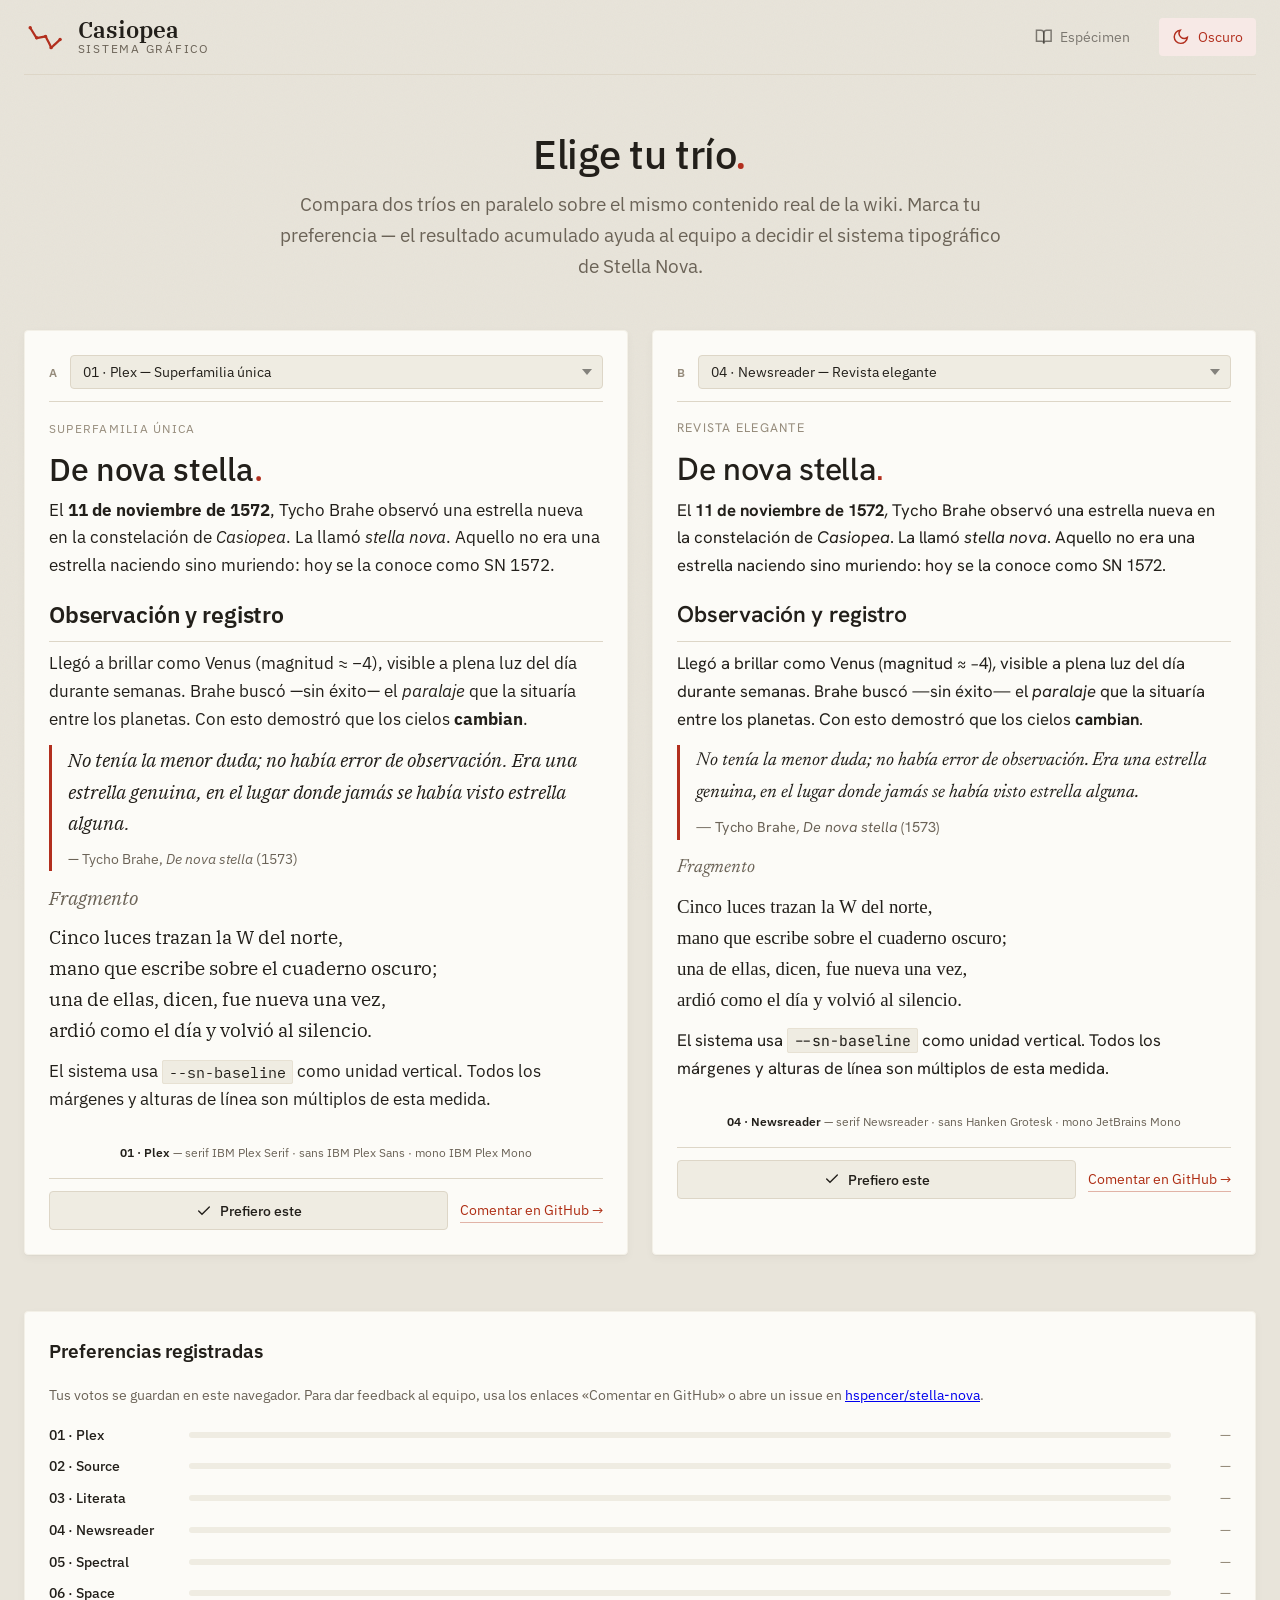
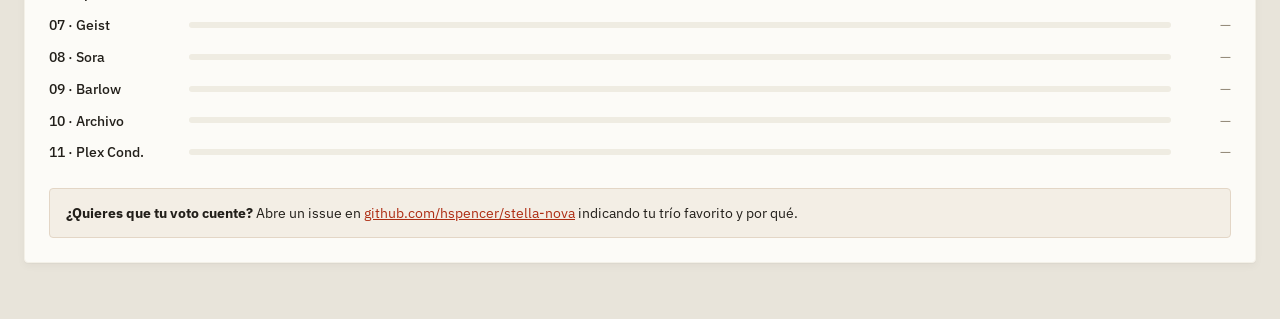
==== commit 35b54b9a: "fix(feedback): constrain vote-btn SVG size, use sn-poem + blockquote from specimen - Add .vote-btn s" ====
--- a/feedback.html
+++ b/feedback.html
@@ -145,6 +145,21 @@
   margin: var(--sn-s-3) 0; padding-left: var(--sn-s-4);
   border-left: 3px solid var(--sn-nova); color: var(--sn-ink);
 }
+.sample blockquote cite {
+  display: block; font-style: normal;
+  font-family: var(--sn-font-text, system-ui, sans-serif);
+  font-size: var(--sn-fs-sm); color: var(--sn-ink-soft); margin-top: var(--sn-s-2);
+}
+.sample .sn-poem {
+  font-family: var(--sn-font-serif, Georgia, serif);
+  font-size: var(--sn-fs-md); line-height: var(--sn-leading);
+  margin: var(--sn-s-3) 0; white-space: pre-line;
+  color: var(--sn-ink);
+}
+.sample .sn-poem .sn-poem-title {
+  font-style: italic; color: var(--sn-ink-soft);
+  display: block; margin-bottom: var(--sn-s-2);
+}
 .sample code {
   font-family: var(--sn-font-mono, monospace); font-size: .88em;
   background: var(--sn-sunk); padding: .12em .4em;
@@ -177,6 +192,7 @@
   background: var(--sn-btn-bg); color: var(--sn-btn-fg);
   transition: background var(--sn-dur-1), border-color var(--sn-dur-1);
 }
+.vote-btn svg { width: 1rem; height: 1rem; flex: none; }
 .vote-btn:hover { background: var(--sn-btn-bg-hover); border-color: var(--sn-btn-border-hover); }
 .vote-btn.is-voted {
   background: var(--sn-nova); color: var(--sn-nova-ink);
@@ -362,11 +378,15 @@
 const SAMPLE_HTML = (t) => `
 <p class="meta">${t.tag}</p>
 <h1>De nova stella<span class="dot">.</span></h1>
-<p>El <strong>11 de noviembre de 1572</strong>, Tycho Brahe observó una estrella nueva en la constelación de <em>Casiopea</em>. La llamó <em>stella nova</em>. Aquello no era una estrella naciendo sino muriendo.</p>
-<h2>Observación</h2>
-<p>Llegó a brillar como Venus (magnitud ≈ −4), visible a plena luz del día. Brahe buscó —sin éxito— el <em>paralaje</em> que la situaría entre los planetas. Con esto demostró que los cielos <strong>cambian</strong>.</p>
-<blockquote>Era una estrella genuina, en el lugar donde jamás se había visto estrella alguna.<br><small>— Tycho Brahe, <em>De nova stella</em> (1573)</small></blockquote>
-<p>El sistema usa <code>--sn-baseline</code> como unidad vertical. Todos los márgenes y alturas de línea son múltiplos de esta medida para mantener el ritmo de la grilla.</p>
+<p>El <strong>11 de noviembre de 1572</strong>, Tycho Brahe observó una estrella nueva en la constelación de <em>Casiopea</em>. La llamó <em>stella nova</em>. Aquello no era una estrella naciendo sino muriendo: hoy se la conoce como SN 1572.</p>
+<h2>Observación y registro</h2>
+<p>Llegó a brillar como Venus (magnitud ≈ −4), visible a plena luz del día durante semanas. Brahe buscó —sin éxito— el <em>paralaje</em> que la situaría entre los planetas. Con esto demostró que los cielos <strong>cambian</strong>.</p>
+<blockquote>No tenía la menor duda; no había error de observación. Era una estrella genuina, en el lugar donde jamás se había visto estrella alguna.<cite>— Tycho Brahe, <em>De nova stella</em> (1573)</cite></blockquote>
+<div class="sn-poem"><span class="sn-poem-title">Fragmento</span>Cinco luces trazan la W del norte,
+mano que escribe sobre el cuaderno oscuro;
+una de ellas, dicen, fue nueva una vez,
+ardió como el día y volvió al silencio.</div>
+<p>El sistema usa <code>--sn-baseline</code> como unidad vertical. Todos los márgenes y alturas de línea son múltiplos de esta medida.</p>
 `;
 
 const ISSUE_LABEL = (t) => `${encodeURIComponent(t.n + ' ' + t.name)}&body=${encodeURIComponent('Mi trío preferido es el ' + t.n + ' · ' + t.name + ' (' + t.tag + ').\n\nRazón: ')}`;
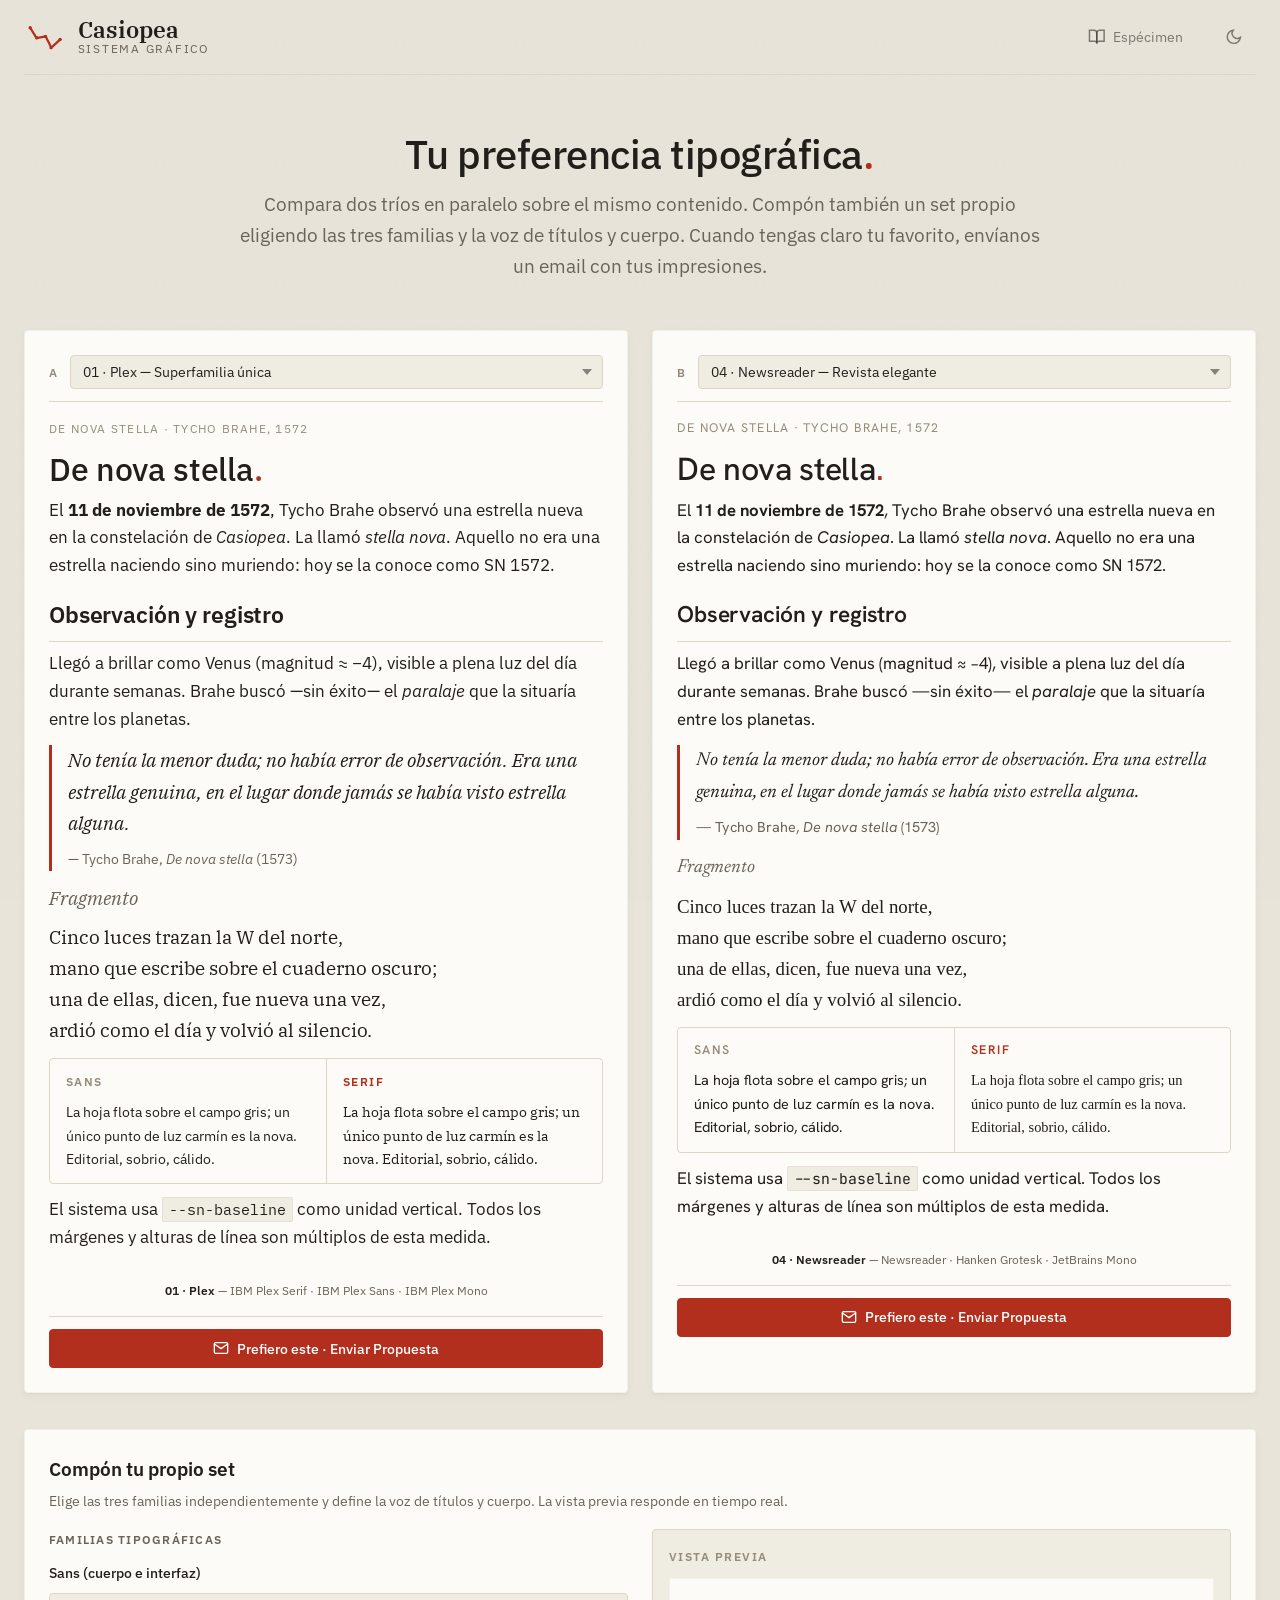
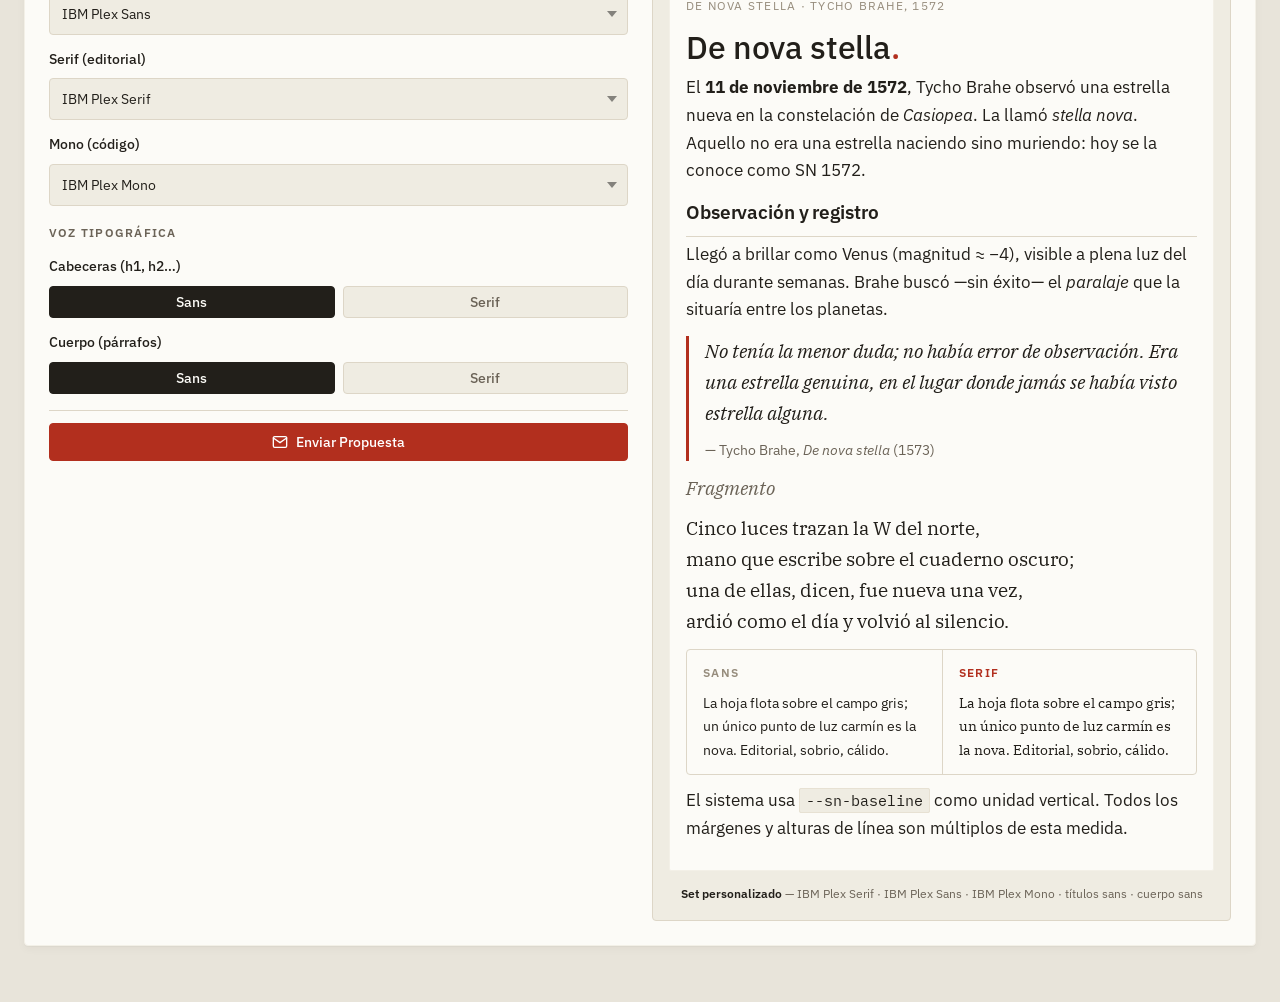
==== commit f0c82500: "refactor(copy): reemplazar "feedback" por "Proponer" / "Enviar Propuesta" Co-Authored-By: Claude Son" ====
--- a/feedback.html
+++ b/feedback.html
@@ -13,9 +13,7 @@
 
 <style>
 *, *::before, *::after { box-sizing: border-box; }
-
 html { font-size: var(--sn-fs-root); }
-
 body {
   margin: 0;
   font-family: var(--sn-font-text);
@@ -26,23 +24,18 @@
   -webkit-font-smoothing: antialiased;
   transition: background var(--sn-dur-2) var(--sn-ease), color var(--sn-dur-2) var(--sn-ease);
 }
-
 body::before {
-  content: "";
-  position: fixed; inset: 0;
-  pointer-events: none; z-index: 0;
+  content: ""; position: fixed; inset: 0; pointer-events: none; z-index: 0;
   opacity: var(--sn-field-grain);
   background-image: url("data:image/svg+xml,%3Csvg xmlns='http://www.w3.org/2000/svg' width='120' height='120'%3E%3Cfilter id='n'%3E%3CfeTurbulence type='fractalNoise' baseFrequency='.9' numOctaves='2'/%3E%3C/filter%3E%3Crect width='100%25' height='100%25' filter='url(%23n)'/%3E%3C/svg%3E");
 }
-
-.shell { max-width: 82rem; margin-inline: auto; padding-inline: var(--sn-s-5); position: relative; z-index: 1; }
-
+.shell { max-width: 88rem; margin-inline: auto; padding-inline: var(--sn-s-5); position: relative; z-index: 1; }
+
+/* ── Header ── */
 header {
   display: flex; align-items: center; gap: var(--sn-s-4);
-  padding-block: var(--sn-s-4);
-  border-bottom: var(--sn-hair);
-}
-
+  padding-block: var(--sn-s-4); border-bottom: var(--sn-hair);
+}
 .brand { display: flex; align-items: center; gap: var(--sn-s-3); color: var(--sn-ink); text-decoration: none; margin-right: auto; }
 .iso { width: 2.6rem; height: 2.6rem; color: var(--sn-nova); flex: none; }
 .iso .sn-i-line { fill: none; stroke: currentColor; stroke-width: 8; stroke-linecap: round; stroke-linejoin: round; }
@@ -50,95 +43,61 @@
 .wordmark { display: flex; flex-direction: column; line-height: 1.05; }
 .wordmark b { font-family: var(--sn-font-serif); font-weight: 600; font-size: var(--sn-fs-lg); letter-spacing: .005em; }
 .wordmark span { font-size: var(--sn-fs-xs); color: var(--sn-ink-soft); letter-spacing: .14em; text-transform: uppercase; }
-
 .hbtn {
   height: var(--sn-ctl); min-width: var(--sn-ctl);
   display: inline-flex; align-items: center; justify-content: center; gap: var(--sn-s-2);
-  padding-inline: var(--sn-s-3);
-  background: transparent; border: 1px solid transparent; border-radius: var(--sn-radius);
-  color: var(--sn-icon); font: inherit; font-size: var(--sn-fs-sm); cursor: pointer;
-  text-decoration: none;
+  padding-inline: var(--sn-s-3); background: transparent; border: 1px solid transparent;
+  border-radius: var(--sn-radius); color: var(--sn-icon); font: inherit;
+  font-size: var(--sn-fs-sm); cursor: pointer; text-decoration: none;
   transition: background var(--sn-dur-1), color var(--sn-dur-1);
 }
 .hbtn:hover { background: var(--sn-opt-hover-bg); color: var(--sn-icon-active); }
 .hbtn svg { width: 1.1rem; height: 1.1rem; }
-.hbtn.is-on { color: var(--sn-nova); background: var(--sn-nova-wash); }
-
-.page-title {
-  padding-block: var(--sn-s-7) var(--sn-s-5);
-  text-align: center;
-}
+
+/* ── Intro ── */
+.page-title { padding-block: var(--sn-s-7) var(--sn-s-5); text-align: center; }
 .page-title h1 {
   font-family: var(--sn-font-text); font-weight: 500;
   font-size: var(--sn-fs-page-title); line-height: 1.15;
-  margin: 0 0 var(--sn-s-3);
-  letter-spacing: -.012em;
+  margin: 0 0 var(--sn-s-3); letter-spacing: -.012em;
 }
 .page-title h1 .dot { color: var(--sn-nova); }
-.page-title p {
-  color: var(--sn-ink-soft); font-size: var(--sn-fs-md);
-  max-width: 46rem; margin: 0 auto;
-}
-
-/* ── Comparador ─────────────────────────────────────────────────── */
+.page-title p { color: var(--sn-ink-soft); font-size: var(--sn-fs-md); max-width: 50rem; margin: 0 auto; }
+
+/* ── Comparador A / B ── */
 .comparator {
-  display: grid;
-  grid-template-columns: 1fr 1fr;
-  gap: var(--sn-s-5);
-  padding-block: var(--sn-s-5) var(--sn-s-7);
-}
-@media (max-width: 50rem) { .comparator { grid-template-columns: 1fr; } }
-
+  display: grid; grid-template-columns: 1fr 1fr;
+  gap: var(--sn-s-5); padding-block: var(--sn-s-5) var(--sn-s-6);
+}
+@media (max-width: 55rem) { .comparator { grid-template-columns: 1fr; } }
+
+/* ── Panel ── */
 .panel {
-  background: var(--sn-paper);
-  border: 1px solid var(--sn-paper-edge);
-  border-radius: var(--sn-radius);
-  box-shadow: var(--sn-lift-paper);
-  padding: var(--sn-s-5);
-  display: flex; flex-direction: column; gap: var(--sn-s-4);
-}
-.panel.is-selected {
-  border-color: var(--sn-nova);
-  box-shadow: var(--sn-lift-paper), 0 0 0 2px var(--sn-nova);
-}
-
+  background: var(--sn-paper); border: 1px solid var(--sn-paper-edge);
+  border-radius: var(--sn-radius); box-shadow: var(--sn-lift-paper);
+  padding: var(--sn-s-5); display: flex; flex-direction: column; gap: var(--sn-s-4);
+}
 .panel-header {
   display: flex; align-items: center; gap: var(--sn-s-3);
-  padding-bottom: var(--sn-s-3);
-  border-bottom: var(--sn-hair);
-}
+  padding-bottom: var(--sn-s-3); border-bottom: var(--sn-hair);
+}
+.panel-num { font-size: var(--sn-fs-xs); color: var(--sn-ink-faint); font-weight: 600; letter-spacing: .1em; white-space: nowrap; }
 .panel-header select {
-  appearance: none;
-  font: inherit;
-  font-size: var(--sn-fs-sm);
-  color: var(--sn-ink);
-  background: var(--sn-sunk);
-  border: 1px solid var(--sn-hairline);
-  border-radius: var(--sn-radius);
-  padding: var(--sn-s-1) var(--sn-s-5) var(--sn-s-1) var(--sn-s-3);
-  cursor: pointer;
-  flex: 1;
+  appearance: none; font: inherit; font-size: var(--sn-fs-sm); color: var(--sn-ink);
+  background: var(--sn-sunk); border: 1px solid var(--sn-hairline); border-radius: var(--sn-radius);
+  padding: var(--sn-s-1) var(--sn-s-5) var(--sn-s-1) var(--sn-s-3); cursor: pointer; flex: 1;
   background-image: url("data:image/svg+xml,%3Csvg xmlns='http://www.w3.org/2000/svg' width='10' height='6' viewBox='0 0 10 6'%3E%3Cpath fill='rgba(0,0,0,.45)' d='M0 0h10L5 6z'/%3E%3C/svg%3E");
-  background-repeat: no-repeat;
-  background-position: right 10px center;
+  background-repeat: no-repeat; background-position: right 10px center;
 }
 .panel-header select:focus { outline: none; border-color: var(--sn-focus-border); box-shadow: var(--sn-focus-ring); }
-.panel-num { font-size: var(--sn-fs-xs); color: var(--sn-ink-faint); font-weight: 600; letter-spacing: .1em; white-space: nowrap; }
-
-/* El artículo de muestra dentro del panel */
-.sample { font-family: var(--sn-font-text, 'IBM Plex Sans', system-ui, sans-serif); }
-.sample h1 {
-  font-size: var(--sn-fs-display); line-height: 1.2;
-  margin: 0 0 var(--sn-s-2); font-weight: 500; letter-spacing: -.01em;
-}
+
+/* ── Sample content ── */
+.sample { font-family: var(--sn-font-text, system-ui, sans-serif); }
+.sample h1 { font-size: var(--sn-fs-display); line-height: 1.2; margin: 0 0 var(--sn-s-2); font-weight: 500; letter-spacing: -.01em; }
 .sample h1 .dot { color: var(--sn-nova); }
-.sample h2 {
-  font-size: var(--sn-fs-lg); font-weight: 600;
-  margin: var(--sn-s-4) 0 var(--sn-s-2); letter-spacing: -.006em;
-  padding-bottom: var(--sn-s-2);
-  border-bottom: var(--sn-hair);
-}
+.sample h2 { font-size: var(--sn-fs-lg); font-weight: 600; margin: var(--sn-s-4) 0 var(--sn-s-2); letter-spacing: -.006em; padding-bottom: var(--sn-s-2); border-bottom: var(--sn-hair); }
 .sample p { margin: 0 0 var(--sn-s-3); font-size: var(--sn-fs-base); line-height: var(--sn-leading); }
+.sample .meta { font-size: var(--sn-fs-xs); color: var(--sn-ink-faint); text-transform: uppercase; letter-spacing: .1em; margin-bottom: var(--sn-s-3); }
 .sample blockquote {
   font-family: var(--sn-font-serif, Georgia, serif); font-style: italic;
   font-size: var(--sn-fs-md); line-height: var(--sn-leading);
@@ -153,90 +112,108 @@
 .sample .sn-poem {
   font-family: var(--sn-font-serif, Georgia, serif);
   font-size: var(--sn-fs-md); line-height: var(--sn-leading);
-  margin: var(--sn-s-3) 0; white-space: pre-line;
-  color: var(--sn-ink);
-}
-.sample .sn-poem .sn-poem-title {
-  font-style: italic; color: var(--sn-ink-soft);
-  display: block; margin-bottom: var(--sn-s-2);
-}
+  margin: var(--sn-s-3) 0; white-space: pre-line; color: var(--sn-ink);
+}
+.sample .sn-poem .sn-poem-title { font-style: italic; color: var(--sn-ink-soft); display: block; margin-bottom: var(--sn-s-2); }
 .sample code {
   font-family: var(--sn-font-mono, monospace); font-size: .88em;
   background: var(--sn-sunk); padding: .12em .4em;
   border-radius: var(--sn-radius-s); border: 1px solid var(--sn-hairline-soft);
 }
-.sample .meta {
-  font-size: var(--sn-fs-xs); color: var(--sn-ink-faint);
-  text-transform: uppercase; letter-spacing: .1em;
-  margin-bottom: var(--sn-s-3);
-}
-
-.trio-label {
-  font-size: var(--sn-fs-xs); color: var(--sn-ink-soft);
-  text-align: center;
-}
+
+/* Two-column comparison inside panels */
+.sample .twocol {
+  display: grid; grid-template-columns: 1fr 1fr;
+  border: var(--sn-hair); border-radius: var(--sn-radius);
+  overflow: hidden; margin: var(--sn-s-3) 0;
+}
+.sample .twocol-col { padding: var(--sn-s-3) var(--sn-s-4); }
+.sample .twocol-col + .twocol-col { border-left: var(--sn-hair); }
+.sample .twocol-col .col-lbl {
+  font-size: var(--sn-fs-xs); text-transform: uppercase; letter-spacing: .12em;
+  font-weight: 600; margin-bottom: var(--sn-s-2);
+}
+.sample .twocol-sans .col-lbl { color: var(--sn-ink-faint); }
+.sample .twocol-serif .col-lbl { color: var(--sn-nova); }
+.sample .twocol-sans p { font-family: var(--sn-font-text, system-ui, sans-serif); font-size: var(--sn-fs-sm); line-height: var(--sn-leading); margin: 0; }
+.sample .twocol-serif p { font-family: var(--sn-font-serif, Georgia, serif); font-size: var(--sn-fs-sm); line-height: var(--sn-leading); margin: 0; }
+
+/* Voice overrides inside panels */
+.sample[data-titles="serif"] h1,
+.sample[data-titles="serif"] h2 { font-family: var(--sn-font-serif, Georgia, serif); }
+.sample[data-body="serif"] p { font-family: var(--sn-font-serif, Georgia, serif); }
+
+.trio-label { font-size: var(--sn-fs-xs); color: var(--sn-ink-soft); text-align: center; }
 .trio-label strong { color: var(--sn-ink); font-weight: 600; }
 
-/* ── Botón de preferencia ────────────────────────────────────────── */
-.vote-row {
+/* ── Enviar por email ── */
+.send-row {
   display: flex; gap: var(--sn-s-3); align-items: center;
-  padding-top: var(--sn-s-3);
-  border-top: var(--sn-hair);
-}
-.vote-btn {
-  flex: 1; height: var(--sn-ctl);
+  padding-top: var(--sn-s-3); border-top: var(--sn-hair); flex-wrap: wrap;
+}
+.send-btn {
+  flex: 1; min-width: 9rem; height: var(--sn-ctl);
   display: inline-flex; align-items: center; justify-content: center; gap: var(--sn-s-2);
   font: inherit; font-size: var(--sn-fs-sm); font-weight: 500; cursor: pointer;
-  border-radius: var(--sn-radius);
-  border: 1px solid var(--sn-btn-border);
-  background: var(--sn-btn-bg); color: var(--sn-btn-fg);
-  transition: background var(--sn-dur-1), border-color var(--sn-dur-1);
-}
-.vote-btn svg { width: 1rem; height: 1rem; flex: none; }
-.vote-btn:hover { background: var(--sn-btn-bg-hover); border-color: var(--sn-btn-border-hover); }
-.vote-btn.is-voted {
-  background: var(--sn-nova); color: var(--sn-nova-ink);
-  border-color: var(--sn-nova);
-}
-.issue-link {
-  font-size: var(--sn-fs-sm); color: var(--sn-link); text-decoration: none;
-  border-bottom: 1px solid color-mix(in oklab, var(--sn-link) 35%, transparent);
-  white-space: nowrap;
-}
-.issue-link:hover { color: var(--sn-link-hover); border-bottom-color: var(--sn-link-hover); }
-
-/* ── Resumen de preferencias ─────────────────────────────────────── */
-.summary {
-  background: var(--sn-paper);
-  border: 1px solid var(--sn-paper-edge);
-  border-radius: var(--sn-radius);
-  box-shadow: var(--sn-lift-paper);
-  padding: var(--sn-s-5);
-  margin-block: 0 var(--sn-s-7);
-}
-.summary h2 {
-  font-size: var(--sn-fs-md); font-weight: 600;
-  margin: 0 0 var(--sn-s-4);
-}
-.pref-list { display: flex; flex-direction: column; gap: var(--sn-s-2); }
-.pref-item {
-  display: flex; align-items: center; gap: var(--sn-s-3);
-  font-size: var(--sn-fs-sm);
-}
-.pref-bar-wrap { flex: 1; height: 6px; background: var(--sn-sunk); border-radius: 999px; overflow: hidden; }
-.pref-bar { height: 100%; background: var(--sn-nova); border-radius: 999px; transition: width .3s var(--sn-ease); }
-.pref-name { min-width: 8rem; font-weight: 500; }
-.pref-count { color: var(--sn-ink-faint); min-width: 3rem; text-align: right; font-variant-numeric: tabular-nums; }
-
-.notice-ghissues {
-  margin-top: var(--sn-s-5);
-  padding: var(--sn-s-3) var(--sn-s-4);
-  background: var(--sn-info-wash);
-  border: 1px solid color-mix(in oklab, var(--sn-warn) 22%, var(--sn-paper));
-  border-radius: var(--sn-radius);
-  font-size: var(--sn-fs-sm); line-height: var(--sn-leading);
-}
-.notice-ghissues a { color: var(--sn-link); }
+  border-radius: var(--sn-radius); border: 1px solid var(--sn-nova);
+  background: var(--sn-nova); color: var(--sn-nova-ink); text-decoration: none;
+  transition: background var(--sn-dur-1);
+}
+.send-btn:hover { background: var(--sn-link-hover); border-color: var(--sn-link-hover); }
+.send-btn svg { width: 1rem; height: 1rem; flex: none; }
+
+/* ── Set personalizado ── */
+.custom-section {
+  background: var(--sn-paper); border: 1px solid var(--sn-paper-edge);
+  border-radius: var(--sn-radius); box-shadow: var(--sn-lift-paper);
+  padding: var(--sn-s-5); margin-block: 0 var(--sn-s-7);
+}
+.custom-section h2 { font-size: var(--sn-fs-md); font-weight: 600; margin: 0 0 var(--sn-s-1); }
+.custom-section > p { font-size: var(--sn-fs-sm); color: var(--sn-ink-soft); margin: 0 0 var(--sn-s-4); }
+
+.custom-grid {
+  display: grid; grid-template-columns: 1fr 1fr;
+  gap: var(--sn-s-5);
+}
+@media (max-width: 55rem) { .custom-grid { grid-template-columns: 1fr; } }
+
+.custom-controls { display: flex; flex-direction: column; gap: var(--sn-s-4); }
+.custom-controls h3 { font-size: var(--sn-fs-sm); font-weight: 600; margin: 0 0 var(--sn-s-3); color: var(--sn-ink-soft); text-transform: uppercase; letter-spacing: .1em; font-size: var(--sn-fs-xs); }
+
+.ctrl-group { display: flex; flex-direction: column; gap: var(--sn-s-2); }
+.ctrl-group label { font-size: var(--sn-fs-sm); font-weight: 500; color: var(--sn-ink); }
+.ctrl-group select {
+  appearance: none; font: inherit; font-size: var(--sn-fs-sm); color: var(--sn-ink);
+  background: var(--sn-sunk); border: 1px solid var(--sn-hairline); border-radius: var(--sn-radius);
+  padding: var(--sn-s-2) var(--sn-s-6) var(--sn-s-2) var(--sn-s-3); cursor: pointer; width: 100%;
+  background-image: url("data:image/svg+xml,%3Csvg xmlns='http://www.w3.org/2000/svg' width='10' height='6' viewBox='0 0 10 6'%3E%3Cpath fill='rgba(0,0,0,.45)' d='M0 0h10L5 6z'/%3E%3C/svg%3E");
+  background-repeat: no-repeat; background-position: right 10px center;
+}
+.ctrl-group select:focus { outline: none; border-color: var(--sn-focus-border); box-shadow: var(--sn-focus-ring); }
+
+.seg-ctrl { display: flex; gap: var(--sn-s-2); }
+.seg-ctrl label {
+  flex: 1; display: flex; align-items: center; justify-content: center;
+  height: 2rem; border: 1px solid var(--sn-hairline); border-radius: var(--sn-radius);
+  font-size: var(--sn-fs-sm); font-weight: 500; cursor: pointer;
+  background: var(--sn-sunk); color: var(--sn-ink-soft);
+  transition: background var(--sn-dur-1), color var(--sn-dur-1), border-color var(--sn-dur-1);
+}
+.seg-ctrl input[type=radio] { position: absolute; opacity: 0; width: 0; height: 0; }
+.seg-ctrl input[type=radio]:checked + span, .seg-ctrl label:has(input:checked) {
+  background: var(--sn-ink); color: var(--sn-paper); border-color: var(--sn-ink);
+}
+
+.custom-preview {
+  background: var(--sn-sunk); border: 1px solid var(--sn-hairline);
+  border-radius: var(--sn-radius); padding: var(--sn-s-4);
+  display: flex; flex-direction: column; gap: var(--sn-s-3);
+}
+.custom-preview .preview-label {
+  font-size: var(--sn-fs-xs); color: var(--sn-ink-faint); font-weight: 600;
+  text-transform: uppercase; letter-spacing: .12em;
+}
+#custom-sample { background: var(--sn-paper); border: 1px solid var(--sn-paper-edge); border-radius: var(--sn-radius-s); padding: var(--sn-s-4); }
 </style>
 </head>
 <body>
@@ -255,83 +232,112 @@
           </g>
         </g>
       </svg>
-      <span class="wordmark">
-        <b>Casiopea</b>
-        <span>Sistema Gráfico</span>
-      </span>
+      <span class="wordmark"><b>Casiopea</b><span>Sistema Gráfico</span></span>
     </a>
     <a class="hbtn" href="specimen/Tipografías Stella Nova.html" title="Ver el espécimen completo">
       <svg viewBox="0 0 24 24" fill="none" stroke="currentColor" stroke-width="2" stroke-linecap="round"><path d="M2 3h6a4 4 0 0 1 4 4v14a3 3 0 0 0-3-3H2z"/><path d="M22 3h-6a4 4 0 0 0-4 4v14a3 3 0 0 1 3-3h7z"/></svg>
       Espécimen
     </a>
-    <button class="hbtn is-on" id="btn-dark" type="button" title="Alternar tema" onclick="toggleDark()">
+    <button class="hbtn" id="btn-dark" type="button" onclick="toggleDark()">
       <svg id="icon-moon" viewBox="0 0 24 24" fill="none" stroke="currentColor" stroke-width="2" stroke-linecap="round"><path d="M21 12.8A9 9 0 1 1 11.2 3a7 7 0 0 0 9.8 9.8z"/></svg>
       <svg id="icon-sun" style="display:none" viewBox="0 0 24 24" fill="none" stroke="currentColor" stroke-width="2" stroke-linecap="round"><circle cx="12" cy="12" r="4"/><path d="M12 2v2M12 20v2M2 12h2M20 12h2M4.9 4.9l1.4 1.4M17.7 17.7l1.4 1.4M19.1 4.9l-1.4 1.4M6.3 17.7l-1.4 1.4"/></svg>
-      <span id="label-dark">Oscuro</span>
     </button>
   </header>
 
   <div class="page-title">
-    <h1>Elige tu trío<span class="dot">.</span></h1>
-    <p>Compara dos tríos en paralelo sobre el mismo contenido real de la wiki. Marca tu preferencia — el resultado acumulado ayuda al equipo a decidir el sistema tipográfico de Stella Nova.</p>
+    <h1>Tu preferencia tipográfica<span class="dot">.</span></h1>
+    <p>Compara dos tríos en paralelo sobre el mismo contenido. Compón también un set propio eligiendo las tres familias y la voz de títulos y cuerpo. Cuando tengas claro tu favorito, envíanos un email con tus impresiones.</p>
   </div>
 
+  <!-- Comparador A / B -->
   <div class="comparator">
-    <!-- Panel A -->
     <div class="panel" id="panel-a">
       <div class="panel-header">
         <span class="panel-num">A</span>
-        <select id="sel-a" onchange="applyTrio('a')">
-        </select>
+        <select id="sel-a" onchange="applyTrio('a')"></select>
       </div>
-      <div class="sample" id="sample-a">
-        <!-- inyectado por JS -->
-      </div>
+      <div class="sample" id="sample-a"></div>
       <div class="trio-label" id="label-a"></div>
-      <div class="vote-row">
-        <button class="vote-btn" id="vote-a" onclick="vote('a')">
-          <svg viewBox="0 0 24 24" fill="none" stroke="currentColor" stroke-width="2" stroke-linecap="round"><polyline points="20 6 9 17 4 12"/></svg>
-          Prefiero este
-        </button>
-        <a class="issue-link" id="issue-a" href="#" target="_blank" rel="noopener">Comentar en GitHub →</a>
+      <div class="send-row">
+        <a class="send-btn" id="mail-a" href="#">
+          <svg viewBox="0 0 24 24" fill="none" stroke="currentColor" stroke-width="2" stroke-linecap="round"><path d="M4 4h16c1.1 0 2 .9 2 2v12c0 1.1-.9 2-2 2H4c-1.1 0-2-.9-2-2V6c0-1.1.9-2 2-2z"/><polyline points="22,6 12,13 2,6"/></svg>
+          Prefiero este · Enviar Propuesta
+        </a>
       </div>
     </div>
 
-    <!-- Panel B -->
     <div class="panel" id="panel-b">
       <div class="panel-header">
         <span class="panel-num">B</span>
-        <select id="sel-b" onchange="applyTrio('b')">
-        </select>
+        <select id="sel-b" onchange="applyTrio('b')"></select>
       </div>
-      <div class="sample" id="sample-b">
-        <!-- inyectado por JS -->
-      </div>
+      <div class="sample" id="sample-b"></div>
       <div class="trio-label" id="label-b"></div>
-      <div class="vote-row">
-        <button class="vote-btn" id="vote-b" onclick="vote('b')">
-          <svg viewBox="0 0 24 24" fill="none" stroke="currentColor" stroke-width="2" stroke-linecap="round"><polyline points="20 6 9 17 4 12"/></svg>
-          Prefiero este
-        </button>
-        <a class="issue-link" id="issue-b" href="#" target="_blank" rel="noopener">Comentar en GitHub →</a>
+      <div class="send-row">
+        <a class="send-btn" id="mail-b" href="#">
+          <svg viewBox="0 0 24 24" fill="none" stroke="currentColor" stroke-width="2" stroke-linecap="round"><path d="M4 4h16c1.1 0 2 .9 2 2v12c0 1.1-.9 2-2 2H4c-1.1 0-2-.9-2-2V6c0-1.1.9-2 2-2z"/><polyline points="22,6 12,13 2,6"/></svg>
+          Prefiero este · Enviar Propuesta
+        </a>
       </div>
     </div>
   </div>
 
-  <!-- Resumen local (localStorage) -->
-  <div class="summary">
-    <h2>Preferencias registradas</h2>
-    <p style="font-size:var(--sn-fs-sm);color:var(--sn-ink-soft);margin:0 0 var(--sn-s-4)">
-      Tus votos se guardan en este navegador. Para dar feedback al equipo, usa los enlaces «Comentar en GitHub» o abre un issue en
-      <a href="https://github.com/hspencer/stella-nova/issues" target="_blank" rel="noopener">hspencer/stella-nova</a>.
-    </p>
-    <div class="pref-list" id="pref-list">
-      <!-- generado por JS -->
-    </div>
-    <div class="notice-ghissues">
-      <strong>¿Quieres que tu voto cuente?</strong> Abre un issue en
-      <a href="https://github.com/hspencer/stella-nova/issues/new?title=Preferencia+tipogr%C3%A1fica&body=Mi+tr%C3%ADo+preferido+es%3A+%0A%0ARaz%C3%B3n%3A+" target="_blank" rel="noopener">github.com/hspencer/stella-nova</a>
-      indicando tu trío favorito y por qué.
+  <!-- Set personalizado -->
+  <div class="custom-section">
+    <h2>Compón tu propio set</h2>
+    <p>Elige las tres familias independientemente y define la voz de títulos y cuerpo. La vista previa responde en tiempo real.</p>
+
+    <div class="custom-grid">
+      <!-- Controles -->
+      <div class="custom-controls">
+        <div>
+          <h3>Familias tipográficas</h3>
+          <div class="ctrl-group">
+            <label for="c-sans">Sans (cuerpo e interfaz)</label>
+            <select id="c-sans" onchange="updateCustom()"></select>
+          </div>
+          <div class="ctrl-group" style="margin-top:var(--sn-s-3)">
+            <label for="c-serif">Serif (editorial)</label>
+            <select id="c-serif" onchange="updateCustom()"></select>
+          </div>
+          <div class="ctrl-group" style="margin-top:var(--sn-s-3)">
+            <label for="c-mono">Mono (código)</label>
+            <select id="c-mono" onchange="updateCustom()"></select>
+          </div>
+        </div>
+
+        <div>
+          <h3>Voz tipográfica</h3>
+          <div class="ctrl-group">
+            <label>Cabeceras (h1, h2…)</label>
+            <div class="seg-ctrl">
+              <label><input type="radio" name="c-titles" value="sans" checked onchange="updateCustom()"><span>Sans</span></label>
+              <label><input type="radio" name="c-titles" value="serif" onchange="updateCustom()"><span>Serif</span></label>
+            </div>
+          </div>
+          <div class="ctrl-group" style="margin-top:var(--sn-s-3)">
+            <label>Cuerpo (párrafos)</label>
+            <div class="seg-ctrl">
+              <label><input type="radio" name="c-body" value="sans" checked onchange="updateCustom()"><span>Sans</span></label>
+              <label><input type="radio" name="c-body" value="serif" onchange="updateCustom()"><span>Serif</span></label>
+            </div>
+          </div>
+        </div>
+
+        <div class="send-row" style="border-top:var(--sn-hair);padding-top:var(--sn-s-3)">
+          <a class="send-btn" id="mail-custom" href="#">
+            <svg viewBox="0 0 24 24" fill="none" stroke="currentColor" stroke-width="2" stroke-linecap="round"><path d="M4 4h16c1.1 0 2 .9 2 2v12c0 1.1-.9 2-2 2H4c-1.1 0-2-.9-2-2V6c0-1.1.9-2 2-2z"/><polyline points="22,6 12,13 2,6"/></svg>
+            Enviar Propuesta
+          </a>
+        </div>
+      </div>
+
+      <!-- Vista previa -->
+      <div class="custom-preview">
+        <div class="preview-label">Vista previa</div>
+        <div class="sample" id="custom-sample"></div>
+        <div class="trio-label" id="custom-label"></div>
+      </div>
     </div>
   </div>
 </div>
@@ -373,45 +379,101 @@
     serifName:"IBM Plex Serif", sansName:"IBM Plex Sans Condensed", monoName:"IBM Plex Mono" }
 ];
 
-const GITHUB_ISSUE_BASE = "https://github.com/hspencer/stella-nova/issues/new?title=Preferencia+tipogr%C3%A1fica%3A+";
-
-const SAMPLE_HTML = (t) => `
-<p class="meta">${t.tag}</p>
+// Unique font lists for custom picker
+const ALL_SANS = [
+  { name:"IBM Plex Sans",           css:"'IBM Plex Sans',system-ui,sans-serif" },
+  { name:"Source Sans 3",           css:"'Source Sans 3',system-ui,sans-serif" },
+  { name:"Libre Franklin",          css:"'Libre Franklin',system-ui,sans-serif" },
+  { name:"Hanken Grotesk",          css:"'Hanken Grotesk',system-ui,sans-serif" },
+  { name:"Work Sans",               css:"'Work Sans',system-ui,sans-serif" },
+  { name:"Space Grotesk",           css:"'Space Grotesk',system-ui,sans-serif" },
+  { name:"Geist",                   css:"'Geist',system-ui,sans-serif" },
+  { name:"Sora",                    css:"'Sora',system-ui,sans-serif" },
+  { name:"Barlow",                  css:"'Barlow',system-ui,sans-serif" },
+  { name:"Archivo",                 css:"'Archivo',system-ui,sans-serif" },
+  { name:"IBM Plex Sans Condensed", css:"'IBM Plex Sans Condensed',system-ui,sans-serif" }
+];
+const ALL_SERIF = [
+  { name:"IBM Plex Serif",  css:"'IBM Plex Serif',Georgia,serif" },
+  { name:"Source Serif 4",  css:"'Source Serif 4',Georgia,serif" },
+  { name:"Literata",        css:"'Literata',Georgia,serif" },
+  { name:"Newsreader",      css:"'Newsreader',Georgia,serif" },
+  { name:"Spectral",        css:"'Spectral',Georgia,serif" },
+  { name:"Crimson Pro",     css:"'Crimson Pro',Georgia,serif" },
+  { name:"Lora",            css:"'Lora',Georgia,serif" },
+  { name:"Bitter",          css:"'Bitter',Georgia,serif" }
+];
+const ALL_MONO = [
+  { name:"IBM Plex Mono",   css:"'IBM Plex Mono',monospace" },
+  { name:"JetBrains Mono",  css:"'JetBrains Mono',monospace" },
+  { name:"Space Mono",      css:"'Space Mono',monospace" },
+  { name:"Geist Mono",      css:"'Geist Mono',monospace" }
+];
+
+const MAILTO = "wiki@ead.cl";
+
+const SAMPLE_HTML = `
+<p class="meta">De nova stella · Tycho Brahe, 1572</p>
 <h1>De nova stella<span class="dot">.</span></h1>
 <p>El <strong>11 de noviembre de 1572</strong>, Tycho Brahe observó una estrella nueva en la constelación de <em>Casiopea</em>. La llamó <em>stella nova</em>. Aquello no era una estrella naciendo sino muriendo: hoy se la conoce como SN 1572.</p>
 <h2>Observación y registro</h2>
-<p>Llegó a brillar como Venus (magnitud ≈ −4), visible a plena luz del día durante semanas. Brahe buscó —sin éxito— el <em>paralaje</em> que la situaría entre los planetas. Con esto demostró que los cielos <strong>cambian</strong>.</p>
+<p>Llegó a brillar como Venus (magnitud ≈ −4), visible a plena luz del día durante semanas. Brahe buscó —sin éxito— el <em>paralaje</em> que la situaría entre los planetas.</p>
 <blockquote>No tenía la menor duda; no había error de observación. Era una estrella genuina, en el lugar donde jamás se había visto estrella alguna.<cite>— Tycho Brahe, <em>De nova stella</em> (1573)</cite></blockquote>
 <div class="sn-poem"><span class="sn-poem-title">Fragmento</span>Cinco luces trazan la W del norte,
 mano que escribe sobre el cuaderno oscuro;
 una de ellas, dicen, fue nueva una vez,
 ardió como el día y volvió al silencio.</div>
+<div class="twocol">
+  <div class="twocol-col twocol-sans"><div class="col-lbl">Sans</div><p>La hoja flota sobre el campo gris; un único punto de luz carmín es la nova. Editorial, sobrio, cálido.</p></div>
+  <div class="twocol-col twocol-serif"><div class="col-lbl">Serif</div><p>La hoja flota sobre el campo gris; un único punto de luz carmín es la nova. Editorial, sobrio, cálido.</p></div>
+</div>
 <p>El sistema usa <code>--sn-baseline</code> como unidad vertical. Todos los márgenes y alturas de línea son múltiplos de esta medida.</p>
 `;
 
-const ISSUE_LABEL = (t) => `${encodeURIComponent(t.n + ' ' + t.name)}&body=${encodeURIComponent('Mi trío preferido es el ' + t.n + ' · ' + t.name + ' (' + t.tag + ').\n\nRazón: ')}`;
-
-// Estado
-let state = {
-  a: "plex",
-  b: "newsreader",
-  voted: null,
-  counts: {}
-};
-
-// Persistencia
-function loadState() {
-  try {
-    const s = JSON.parse(localStorage.getItem("casiopea-feedback") || "{}");
-    if (s.a) state.a = s.a;
-    if (s.b) state.b = s.b;
-    if (s.voted) state.voted = s.voted;
-    if (s.counts) state.counts = s.counts;
-  } catch(e) {}
-}
-function saveState() {
-  localStorage.setItem("casiopea-feedback", JSON.stringify(state));
-}
+function applyToEl(el, t, titles, body) {
+  el.innerHTML = SAMPLE_HTML;
+  el.style.setProperty("--sn-font-text",  t.sans);
+  el.style.setProperty("--sn-font-serif", t.serif);
+  el.style.setProperty("--sn-font-mono",  t.mono);
+  el.dataset.titles = titles || "sans";
+  el.dataset.body   = body   || "sans";
+  // propagate font vars into the twocol cells
+  el.querySelectorAll(".twocol-sans p").forEach(p => p.style.fontFamily = t.sans);
+  el.querySelectorAll(".twocol-serif p").forEach(p => p.style.fontFamily = t.serif);
+}
+
+function buildMailtoTrio(t, panel) {
+  const subject = encodeURIComponent(`[Casiopea SG] Preferencia tipográfica: ${t.n} · ${t.name}`);
+  const body = encodeURIComponent(
+    `Hola,\n\nDespués de revisar el espécimen tipográfico de Casiopea, mi preferencia es:\n\n` +
+    `Trío: ${t.n} · ${t.name} (${t.tag})\n` +
+    `  Serif:  ${t.serifName}\n` +
+    `  Sans:   ${t.sansName}\n` +
+    `  Mono:   ${t.monoName}\n\n` +
+    `Razón / comentarios:\n\n\n` +
+    `Ver espécimen: https://herbertspencer.net/casiopea-sg/\n`
+  );
+  return `mailto:${MAILTO}?subject=${subject}&body=${body}`;
+}
+
+function buildMailtoCustom(sansName, serifName, monoName, titles, body) {
+  const subject = encodeURIComponent(`[Casiopea SG] Set personalizado`);
+  const b = encodeURIComponent(
+    `Hola,\n\nMi set tipográfico preferido es:\n\n` +
+    `  Sans:   ${sansName}\n` +
+    `  Serif:  ${serifName}\n` +
+    `  Mono:   ${monoName}\n` +
+    `  Cabeceras: ${titles}\n` +
+    `  Cuerpo:    ${body}\n\n` +
+    `Razón / comentarios:\n\n\n` +
+    `Ver espécimen: https://herbertspencer.net/casiopea-sg/\n`
+  );
+  return `mailto:${MAILTO}?subject=${subject}&body=${b}`;
+}
+
+// ── A / B panels ────────────────────────────────────────────────────────────
+
+let state = { a: "plex", b: "newsreader" };
 
 function buildSelects() {
   ["a","b"].forEach(panel => {
@@ -427,79 +489,60 @@
 }
 
 function applyTrio(panel) {
-  const id = document.getElementById("sel-" + panel).value;
-  state[panel] = id;
-  saveState();
+  state[panel] = document.getElementById("sel-" + panel).value;
   renderPanel(panel);
-  renderVotes();
 }
 
 function renderPanel(panel) {
-  const id = state[panel];
-  const t = TRIOS.find(x => x.id === id);
+  const t = TRIOS.find(x => x.id === state[panel]);
   if (!t) return;
-
   const sampleEl = document.getElementById("sample-" + panel);
-  sampleEl.innerHTML = SAMPLE_HTML(t);
-  sampleEl.style.setProperty("--sn-font-text", t.sans);
-  sampleEl.style.setProperty("--sn-font-serif", t.serif);
-  sampleEl.style.setProperty("--sn-font-mono", t.mono);
-
+  applyToEl(sampleEl, t, "sans", "sans");
   document.getElementById("label-" + panel).innerHTML =
-    `<strong>${t.n} · ${t.name}</strong> — serif ${t.serifName} · sans ${t.sansName} · mono ${t.monoName}`;
-
-  const issueEl = document.getElementById("issue-" + panel);
-  issueEl.href = GITHUB_ISSUE_BASE + ISSUE_LABEL(t);
-  issueEl.textContent = "Comentar en GitHub →";
-
-  const voteBtn = document.getElementById("vote-" + panel);
-  const isVoted = state.voted === id;
-  voteBtn.classList.toggle("is-voted", isVoted);
-  voteBtn.innerHTML = isVoted
-    ? '<svg viewBox="0 0 24 24" fill="none" stroke="currentColor" stroke-width="2" stroke-linecap="round"><polyline points="20 6 9 17 4 12"/></svg> Elegido'
-    : '<svg viewBox="0 0 24 24" fill="none" stroke="currentColor" stroke-width="2" stroke-linecap="round"><polyline points="20 6 9 17 4 12"/></svg> Prefiero este';
-
-  document.getElementById("panel-" + panel).classList.toggle("is-selected", isVoted);
-}
-
-function vote(panel) {
-  const id = state[panel];
-  const prev = state.voted;
-
-  if (prev === id) {
-    // deselect
-    state.voted = null;
-  } else {
-    if (prev) {
-      state.counts[prev] = Math.max(0, (state.counts[prev] || 0) - 1);
-    }
-    state.voted = id;
-    state.counts[id] = (state.counts[id] || 0) + 1;
-  }
-  saveState();
-  renderPanel("a");
-  renderPanel("b");
-  renderPrefList();
-}
-
-function renderVotes() {
-  renderPanel("a");
-  renderPanel("b");
-}
-
-function renderPrefList() {
-  const list = document.getElementById("pref-list");
-  const max = Math.max(1, ...TRIOS.map(t => state.counts[t.id] || 0));
-  list.innerHTML = TRIOS.map(t => {
-    const count = state.counts[t.id] || 0;
-    const pct = Math.round((count / max) * 100);
-    const isVoted = state.voted === t.id;
-    return `<div class="pref-item">
-      <span class="pref-name"${isVoted ? ' style="color:var(--sn-nova)"' : ''}>${t.n} · ${t.name}</span>
-      <div class="pref-bar-wrap"><div class="pref-bar" style="width:${pct}%"></div></div>
-      <span class="pref-count">${count ? count + (count === 1 ? ' voto' : ' votos') : '—'}</span>
-    </div>`;
-  }).join('');
+    `<strong>${t.n} · ${t.name}</strong> — ${t.serifName} · ${t.sansName} · ${t.monoName}`;
+  document.getElementById("mail-" + panel).href = buildMailtoTrio(t, panel);
+}
+
+// ── Custom set ───────────────────────────────────────────────────────────────
+
+function buildCustomSelects() {
+  const selSans  = document.getElementById("c-sans");
+  const selSerif = document.getElementById("c-serif");
+  const selMono  = document.getElementById("c-mono");
+  ALL_SANS.forEach(f => {
+    const o = document.createElement("option"); o.value = f.css; o.textContent = f.name; selSans.appendChild(o);
+  });
+  ALL_SERIF.forEach(f => {
+    const o = document.createElement("option"); o.value = f.css; o.textContent = f.name; selSerif.appendChild(o);
+  });
+  ALL_MONO.forEach(f => {
+    const o = document.createElement("option"); o.value = f.css; o.textContent = f.name; selMono.appendChild(o);
+  });
+  // defaults matching Plex trio
+  selSans.value  = ALL_SANS[0].css;
+  selSerif.value = ALL_SERIF[0].css;
+  selMono.value  = ALL_MONO[0].css;
+}
+
+function getCustomState() {
+  const sansCSS  = document.getElementById("c-sans").value;
+  const serifCSS = document.getElementById("c-serif").value;
+  const monoCSS  = document.getElementById("c-mono").value;
+  const titles   = document.querySelector("input[name='c-titles']:checked").value;
+  const body     = document.querySelector("input[name='c-body']:checked").value;
+  const sansName  = ALL_SANS.find(f => f.css === sansCSS)?.name  || sansCSS;
+  const serifName = ALL_SERIF.find(f => f.css === serifCSS)?.name || serifCSS;
+  const monoName  = ALL_MONO.find(f => f.css === monoCSS)?.name  || monoCSS;
+  return { sansCSS, serifCSS, monoCSS, titles, body, sansName, serifName, monoName };
+}
+
+function updateCustom() {
+  const c = getCustomState();
+  const el = document.getElementById("custom-sample");
+  applyToEl(el, { sans: c.sansCSS, serif: c.serifCSS, mono: c.monoCSS }, c.titles, c.body);
+  document.getElementById("custom-label").innerHTML =
+    `<strong>Set personalizado</strong> — ${c.serifName} · ${c.sansName} · ${c.monoName} · títulos ${c.titles} · cuerpo ${c.body}`;
+  document.getElementById("mail-custom").href = buildMailtoCustom(c.sansName, c.serifName, c.monoName, c.titles, c.body);
 }
 
 function toggleDark() {
@@ -507,16 +550,14 @@
   document.documentElement.setAttribute("data-sn-theme", isDark ? "light" : "dark");
   document.getElementById("icon-moon").style.display = isDark ? "" : "none";
   document.getElementById("icon-sun").style.display = isDark ? "none" : "";
-  document.getElementById("label-dark").textContent = isDark ? "Oscuro" : "Claro";
-  document.getElementById("btn-dark").classList.toggle("is-on", !isDark);
-}
-
-// Init
-loadState();
+}
+
+// ── Init ─────────────────────────────────────────────────────────────────────
 buildSelects();
 renderPanel("a");
 renderPanel("b");
-renderPrefList();
+buildCustomSelects();
+updateCustom();
 </script>
 </body>
 </html>
